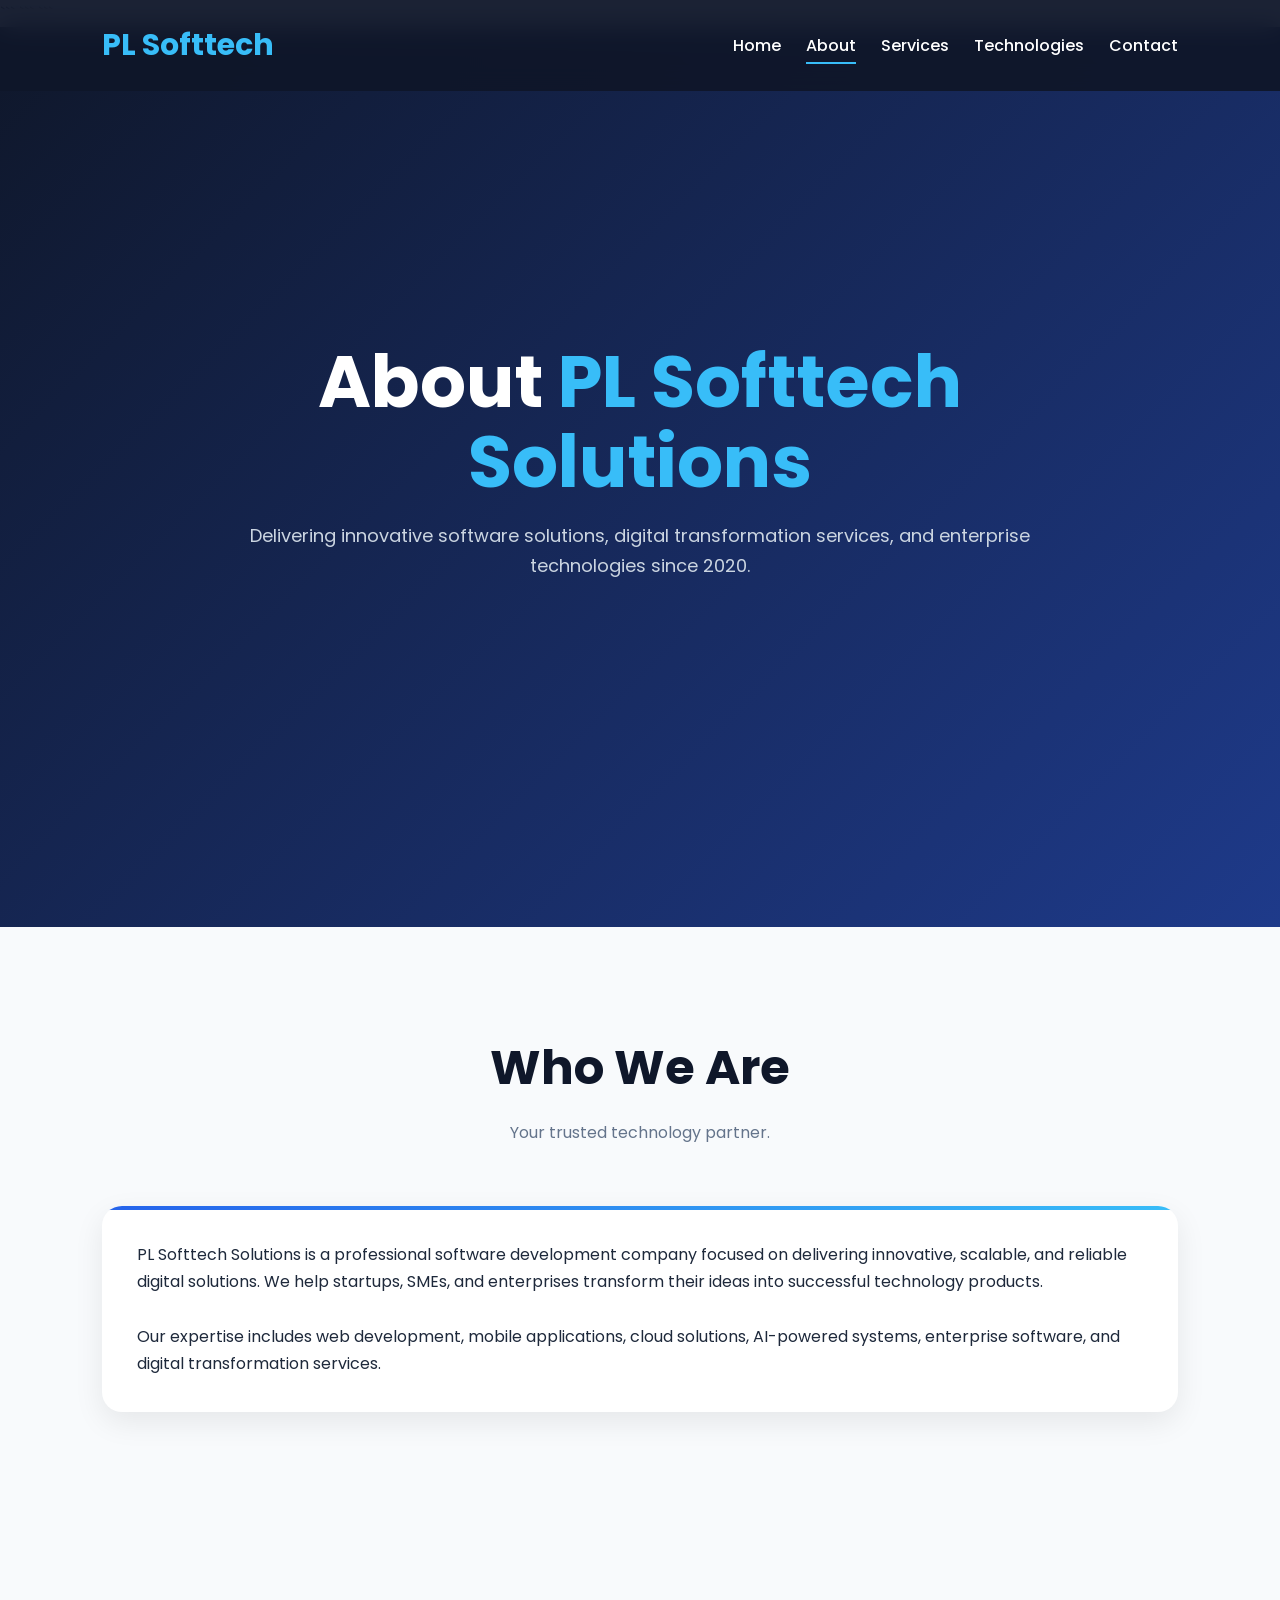
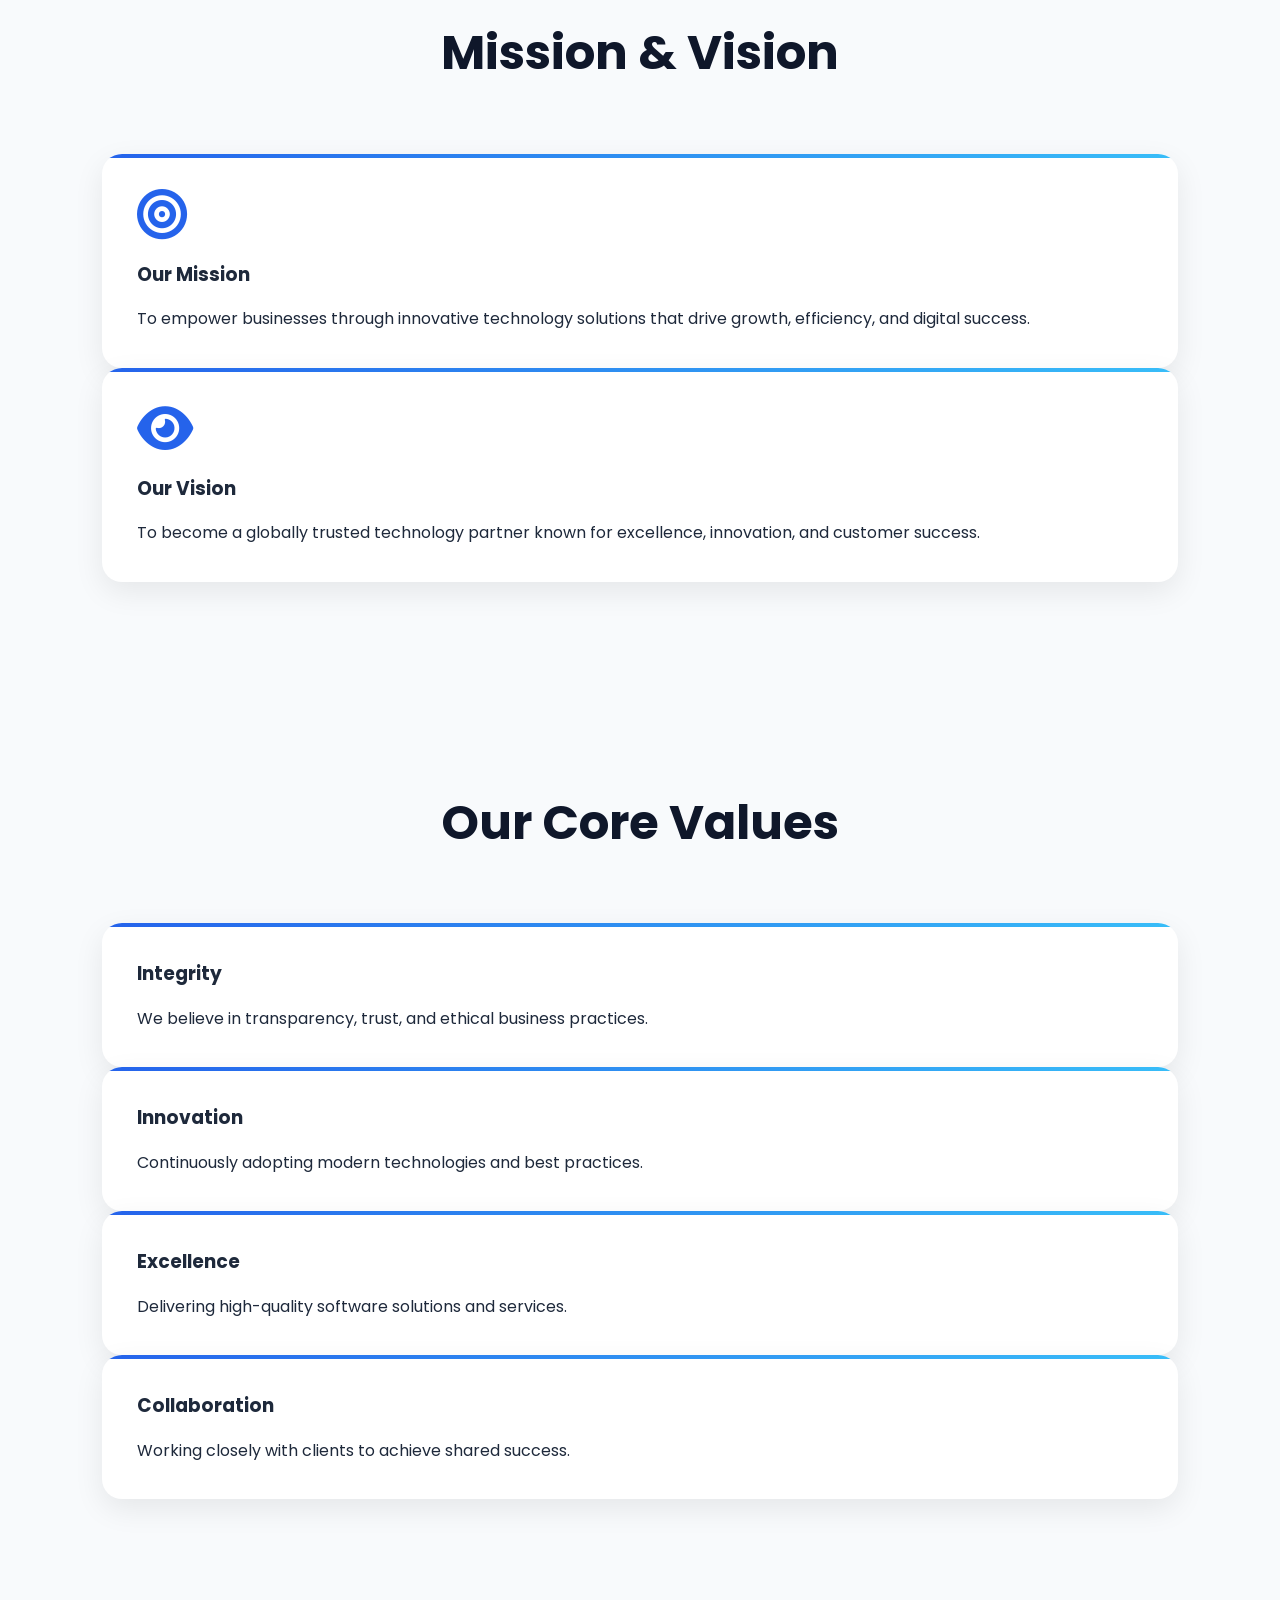
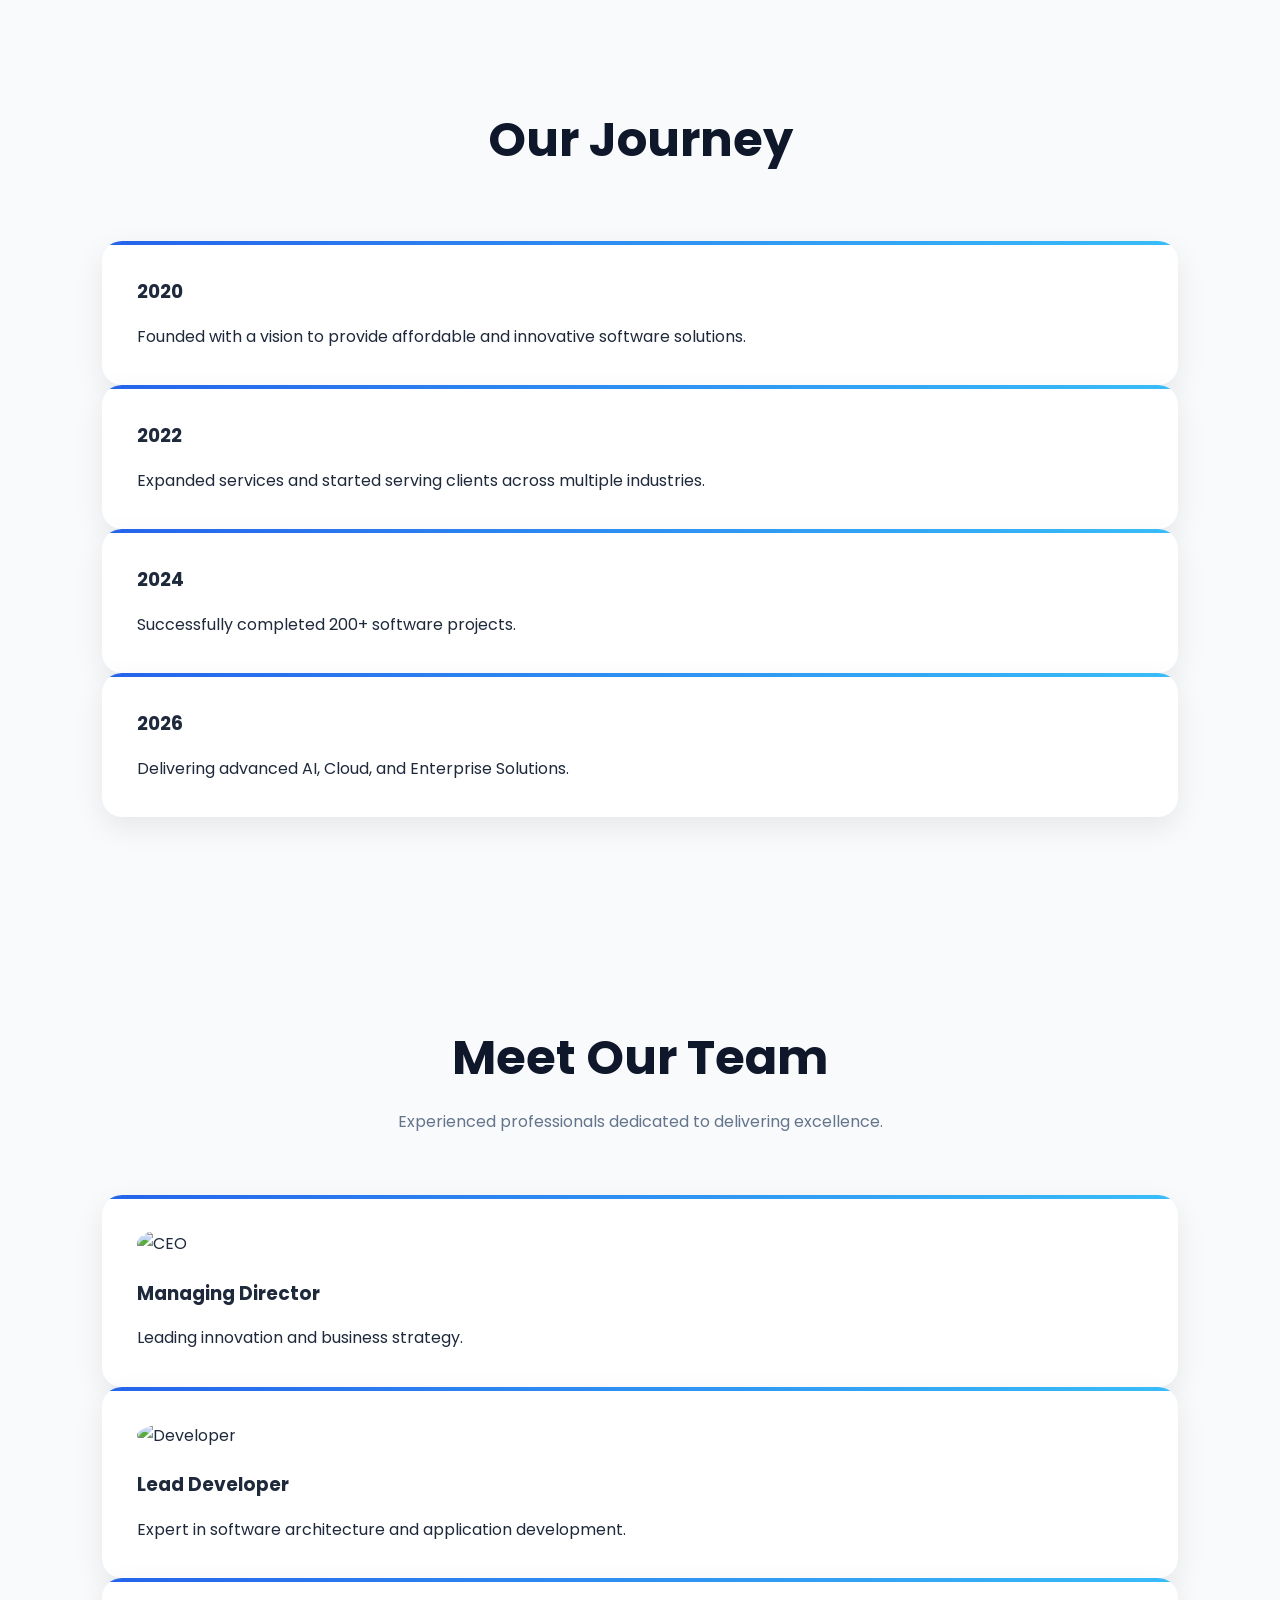
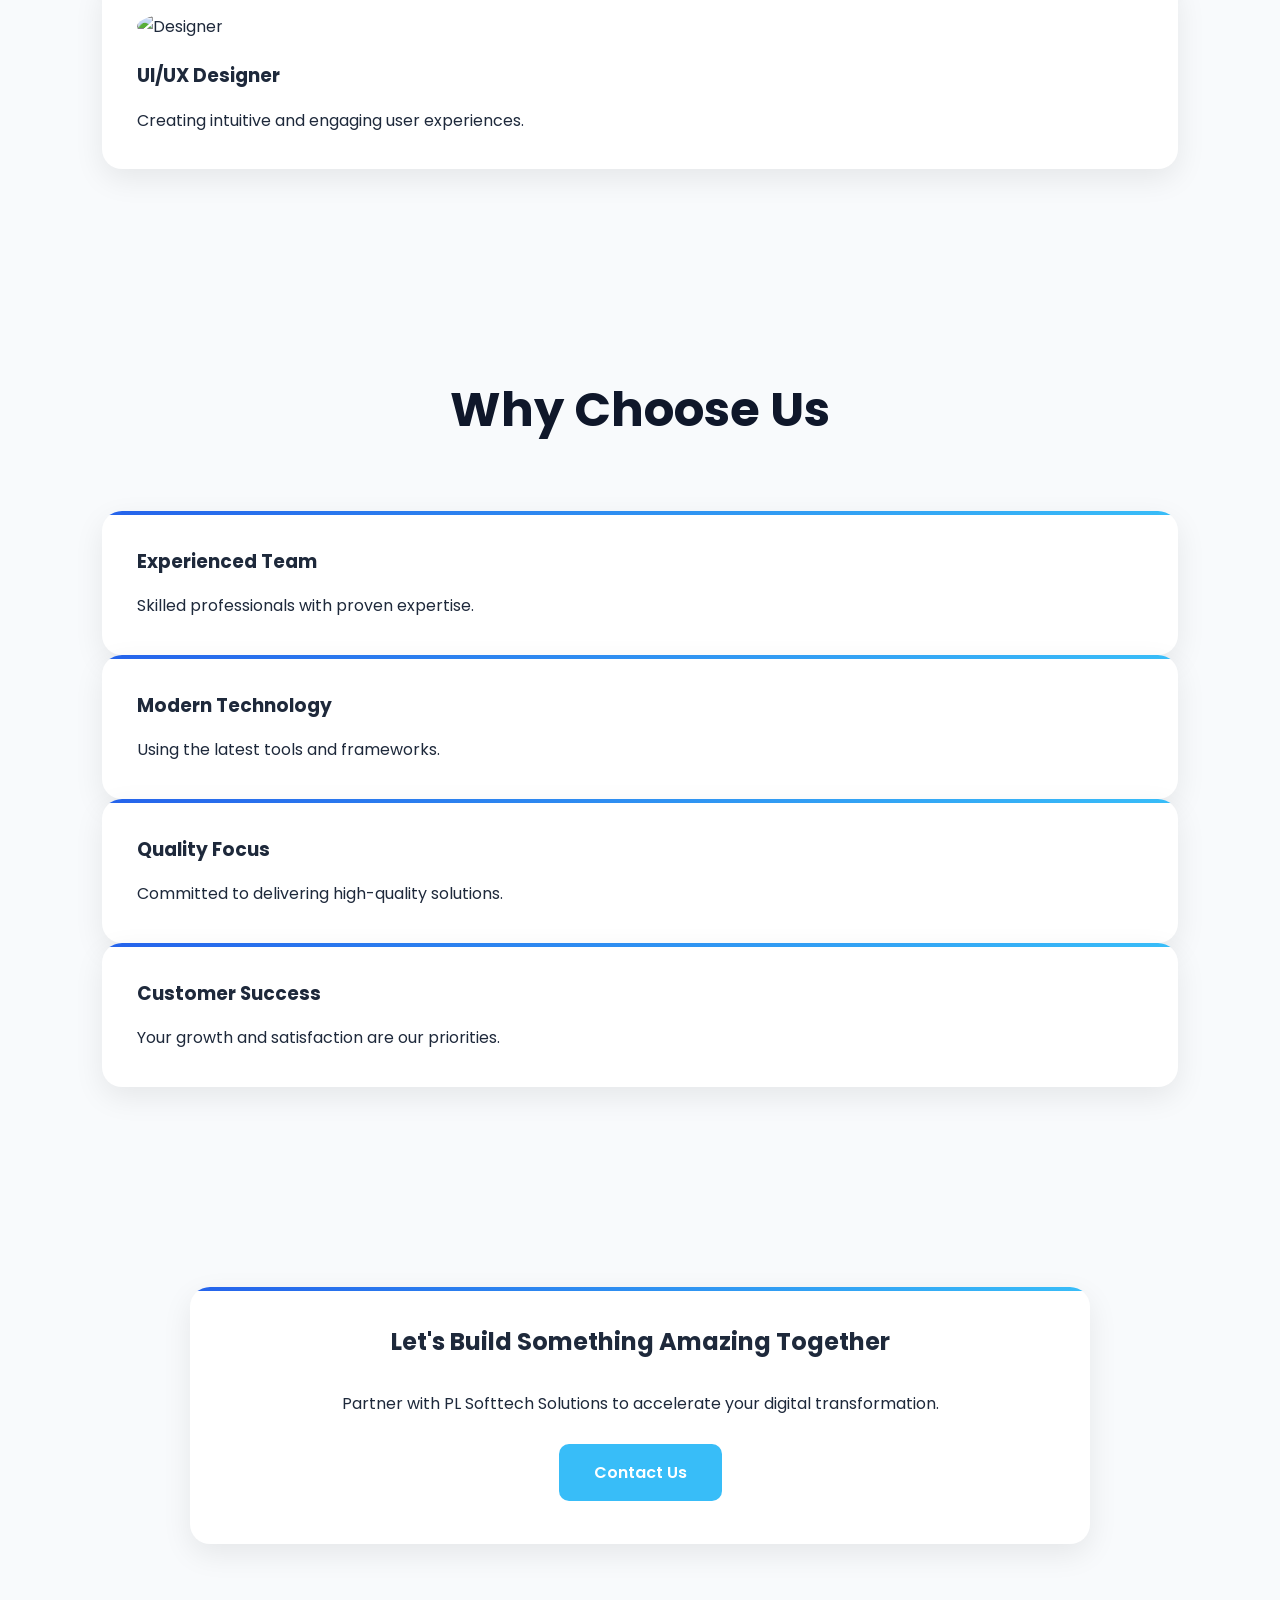
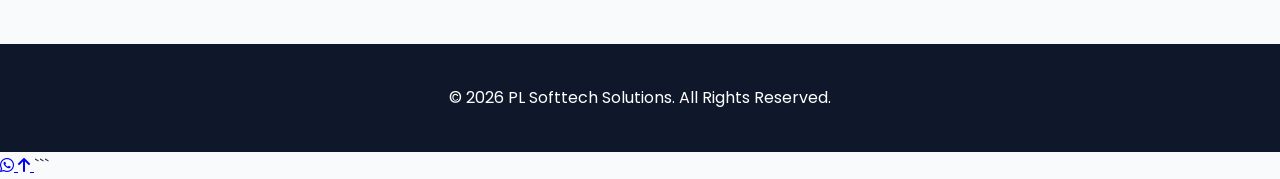
==== about.html @ cbfbc46e "Updated company website pages and UI improvements - Updated Home page design - Enhanced About Us pag" ====
<!DOCTYPE html>

<html lang="en">

<head>
    <meta charset="UTF-8">
    <meta name="viewport" content="width=device-width, initial-scale=1.0">
    <title>About Us | PL Softtech Solutions</title>

```
<link rel="stylesheet" href="css/style.css">

<link href="https://cdnjs.cloudflare.com/ajax/libs/font-awesome/6.5.1/css/all.min.css"
    rel="stylesheet">
```

</head>

<body id="top">

```
<!-- HEADER -->

<header>

    <div class="logo">
        PL <span>Softtech</span>
    </div>

    <nav>
        <a href="index.html">Home</a>
        <a href="about.html" class="active">About</a>
        <a href="services.html">Services</a>
        <a href="technologies.html">Technologies</a>
        <a href="contact.html">Contact</a>
    </nav>

</header>

<!-- PAGE HERO -->

<section class="hero">

    <div class="hero-content">

        <h1>
            About
            <span>PL Softtech Solutions</span>
        </h1>

        <p>
            Delivering innovative software solutions,
            digital transformation services,
            and enterprise technologies since 2020.
        </p>

    </div>

</section>

<!-- COMPANY OVERVIEW -->

<section>

    <div class="section-title">

        <h2>Who We Are</h2>

        <p>
            Your trusted technology partner.
        </p>

    </div>

    <div class="card">

        <p>
            PL Softtech Solutions is a professional software
            development company focused on delivering
            innovative, scalable, and reliable digital solutions.
            We help startups, SMEs, and enterprises transform
            their ideas into successful technology products.
        </p>

        <br>

        <p>
            Our expertise includes web development,
            mobile applications, cloud solutions,
            AI-powered systems, enterprise software,
            and digital transformation services.
        </p>

    </div>

</section>

<!-- MISSION & VISION -->

<section>

    <div class="section-title">

        <h2>Mission & Vision</h2>

    </div>

    <div class="card-grid">

        <div class="card">

            <i class="fa-solid fa-bullseye fa-3x"></i>

            <h3>Our Mission</h3>

            <p>
                To empower businesses through innovative
                technology solutions that drive growth,
                efficiency, and digital success.
            </p>

        </div>

        <div class="card">

            <i class="fa-solid fa-eye fa-3x"></i>

            <h3>Our Vision</h3>

            <p>
                To become a globally trusted technology
                partner known for excellence,
                innovation, and customer success.
            </p>

        </div>

    </div>

</section>

<!-- CORE VALUES -->

<section>

    <div class="section-title">

        <h2>Our Core Values</h2>

    </div>

    <div class="card-grid">

        <div class="card">

            <h3>Integrity</h3>

            <p>
                We believe in transparency,
                trust, and ethical business practices.
            </p>

        </div>

        <div class="card">

            <h3>Innovation</h3>

            <p>
                Continuously adopting modern
                technologies and best practices.
            </p>

        </div>

        <div class="card">

            <h3>Excellence</h3>

            <p>
                Delivering high-quality
                software solutions and services.
            </p>

        </div>

        <div class="card">

            <h3>Collaboration</h3>

            <p>
                Working closely with clients
                to achieve shared success.
            </p>

        </div>

    </div>

</section>

<!-- COMPANY TIMELINE -->

<section>

    <div class="section-title">

        <h2>Our Journey</h2>

    </div>

    <div class="card-grid">

        <div class="card">

            <h3>2020</h3>

            <p>
                Founded with a vision to provide
                affordable and innovative software solutions.
            </p>

        </div>

        <div class="card">

            <h3>2022</h3>

            <p>
                Expanded services and started
                serving clients across multiple industries.
            </p>

        </div>

        <div class="card">

            <h3>2024</h3>

            <p>
                Successfully completed
                200+ software projects.
            </p>

        </div>

        <div class="card">

            <h3>2026</h3>

            <p>
                Delivering advanced AI,
                Cloud, and Enterprise Solutions.
            </p>

        </div>

    </div>

</section>

<!-- TEAM -->

<section>

    <div class="section-title">

        <h2>Meet Our Team</h2>

        <p>
            Experienced professionals dedicated
            to delivering excellence.
        </p>

    </div>

    <div class="card-grid">

        <div class="card">

            <img src="images/team1.jpg"
                alt="CEO"
                style="width:120px;border-radius:50%;margin-bottom:20px;">

            <h3>Managing Director</h3>

            <p>
                Leading innovation and business strategy.
            </p>

        </div>

        <div class="card">

            <img src="images/team2.jpg"
                alt="Developer"
                style="width:120px;border-radius:50%;margin-bottom:20px;">

            <h3>Lead Developer</h3>

            <p>
                Expert in software architecture
                and application development.
            </p>

        </div>

        <div class="card">

            <img src="images/team3.jpg"
                alt="Designer"
                style="width:120px;border-radius:50%;margin-bottom:20px;">

            <h3>UI/UX Designer</h3>

            <p>
                Creating intuitive and engaging
                user experiences.
            </p>

        </div>

    </div>

</section>

<!-- WHY CHOOSE US -->

<section>

    <div class="section-title">

        <h2>Why Choose Us</h2>

    </div>

    <div class="card-grid">

        <div class="card">
            <h3>Experienced Team</h3>
            <p>Skilled professionals with proven expertise.</p>
        </div>

        <div class="card">
            <h3>Modern Technology</h3>
            <p>Using the latest tools and frameworks.</p>
        </div>

        <div class="card">
            <h3>Quality Focus</h3>
            <p>Committed to delivering high-quality solutions.</p>
        </div>

        <div class="card">
            <h3>Customer Success</h3>
            <p>Your growth and satisfaction are our priorities.</p>
        </div>

    </div>

</section>

<!-- CTA -->

<section>

    <div class="card"
        style="text-align:center;max-width:900px;margin:auto;">

        <h2>Let's Build Something Amazing Together</h2>

        <br>

        <p>
            Partner with PL Softtech Solutions
            to accelerate your digital transformation.
        </p>

        <br>

        <a href="contact.html"
            class="btn btn-primary">

            Contact Us

        </a>

    </div>

</section>

<!-- FOOTER -->

<footer>

    <p>
        © 2026 PL Softtech Solutions.
        All Rights Reserved.
    </p>

</footer>

<!-- WHATSAPP -->

<a href="https://wa.me/919626389927"
    class="whatsapp-float"
    target="_blank">

    <i class="fab fa-whatsapp"></i>

</a>

<!-- BACK TO TOP -->

<a href="#top" class="back-to-top">

    <i class="fas fa-arrow-up"></i>

</a>

<script src="/js/animation.js"></script>
```

</body>

</html>
---- css/style.css ----
@import url('https://fonts.googleapis.com/css2?family=Poppins:wght@300;400;500;600;700;800&display=swap');

:root{
    --primary:#2563eb;
    --secondary:#38bdf8;
    --dark:#0f172a;
    --dark-light:#1e293b;
    --white:#ffffff;
    --light:#f8fafc;
    --gray:#64748b;
    --shadow:0 10px 30px rgba(0,0,0,.08);
}

*{
    margin:0;
    padding:0;
    box-sizing:border-box;
    font-family:'Poppins',sans-serif;
    scroll-behavior:smooth;
}

body{
    background:var(--light);
    color:#1e293b;
    overflow-x:hidden;
    line-height:1.7;
}

/* HEADER */

header{
    position:fixed;
    top:0;
    left:0;
    width:100%;
    padding:20px 8%;
    display:flex;
    justify-content:space-between;
    align-items:center;
    background:rgba(15,23,42,.95);
    backdrop-filter:blur(12px);
    z-index:1000;
    transition:.4s;
}

header.scrolled{
    box-shadow:0 10px 25px rgba(0,0,0,.15);
}

.logo{
    font-size:30px;
    font-weight:700;
    color:var(--secondary);
}

nav{
    display:flex;
    gap:25px;
}

nav a{
    text-decoration:none;
    color:white;
    font-weight:500;
    position:relative;
}

nav a::after{
    content:'';
    position:absolute;
    width:0;
    height:2px;
    background:var(--secondary);
    bottom:-5px;
    left:0;
    transition:.4s;
}

nav a:hover::after,
nav a.active::after{
    width:100%;
}

/* HERO */

.hero{
    min-height:100vh;
    display:flex;
    align-items:center;
    justify-content:center;
    text-align:center;
    padding:120px 8%;
    background:linear-gradient(135deg,#0f172a,#1e3a8a);
    color:white;
}

.hero-content{
    max-width:900px;
}

.hero h1{
    font-size:72px;
    line-height:1.1;
    margin-bottom:20px;
}

.hero h1 span{
    color:var(--secondary);
}

.hero p{
    color:#cbd5e1;
    margin-bottom:30px;
    font-size:18px;
}

/* BUTTON */

.btn{
    display:inline-block;
    padding:15px 35px;
    background:var(--secondary);
    color:white;
    text-decoration:none;
    border-radius:10px;
    transition:.4s;
    font-weight:600;
}

.btn:hover{
    transform:translateY(-5px);
    box-shadow:0 15px 30px rgba(56,189,248,.3);
}

/* SECTIONS */

section{
    padding:100px 8%;
}

.section-title{
    text-align:center;
    margin-bottom:60px;
}

.section-title h2{
    font-size:48px;
    margin-bottom:10px;
    color:var(--dark);
}

.section-title p{
    color:var(--gray);
}

/* GRID */

.grid{
    display:grid;
    grid-template-columns:repeat(auto-fit,minmax(280px,1fr));
    gap:30px;
}

/* CARDS */

.card{
    background:white;
    padding:35px;
    border-radius:20px;
    box-shadow:var(--shadow);
    transition:.4s;
    position:relative;
    overflow:hidden;
}

.card::before{
    content:'';
    position:absolute;
    top:0;
    left:0;
    width:100%;
    height:4px;
    background:linear-gradient(90deg,var(--primary),var(--secondary));
}

.card:hover{
    transform:translateY(-10px);
    box-shadow:0 20px 40px rgba(37,99,235,.12);
}

.card i{
    font-size:50px;
    color:var(--primary);
    margin-bottom:20px;
}

.card h3{
    margin-bottom:15px;
}

/* WHY US */

.why-us{
    background:white;
}

/* TECHNOLOGIES */

.tech-grid{
    display:flex;
    flex-wrap:wrap;
    justify-content:center;
    gap:15px;
}

.tech-item{
    padding:15px 25px;
    background:white;
    border-radius:10px;
    box-shadow:var(--shadow);
    transition:.4s;
}

.tech-item:hover{
    background:var(--primary);
    color:white;
    transform:translateY(-5px);
}

/* CONTACT */

.contact-box{
    background:white;
    padding:40px;
    border-radius:20px;
    box-shadow:var(--shadow);
}

.contact-box p{
    margin-bottom:15px;
}

.contact-box a{
    text-decoration:none;
    color:var(--dark);
}

/* FOOTER */

footer{
    background:var(--dark);
    color:white;
    text-align:center;
    padding:40px 8%;
}

.footer-socials{
    margin-top:20px;
}

.footer-socials a{
    color:white;
    margin:0 10px;
    font-size:22px;
    transition:.4s;
}

.footer-socials a:hover{
    color:var(--secondary);
}

/* REVEAL ANIMATION */

.reveal{
    opacity:0;
    transform:translateY(80px);
    transition:1s;
}

.reveal.active{
    opacity:1;
    transform:translateY(0);
}

/* MOBILE */

@media(max-width:900px){

    header{
        flex-direction:column;
        gap:15px;
    }

    nav{
        flex-wrap:wrap;
        justify-content:center;
    }

    .hero h1{
        font-size:42px;
    }

    .section-title h2{
        font-size:34px;
    }
}

/* PAGE LOAD */

body{
    opacity:1;
}

/* FLOATING CARDS */

@keyframes floatAnimation{

    0%{
        transform:translateY(0px);
    }

    50%{
        transform:translateY(-8px);
    }

    100%{
        transform:translateY(0px);
    }

}

/* RIPPLE BUTTON */

.btn{
    position:relative;
    overflow:hidden;
}

.ripple{

    position:absolute;

    width:20px;
    height:20px;

    background:
    rgba(255,255,255,.6);

    border-radius:50%;

    transform:
    translate(-50%,-50%);

    animation:
    rippleEffect .6s linear;

}

@keyframes rippleEffect{

    from{
        width:0;
        height:0;
        opacity:1;
    }

    to{
        width:300px;
        height:300px;
        opacity:0;
    }

}
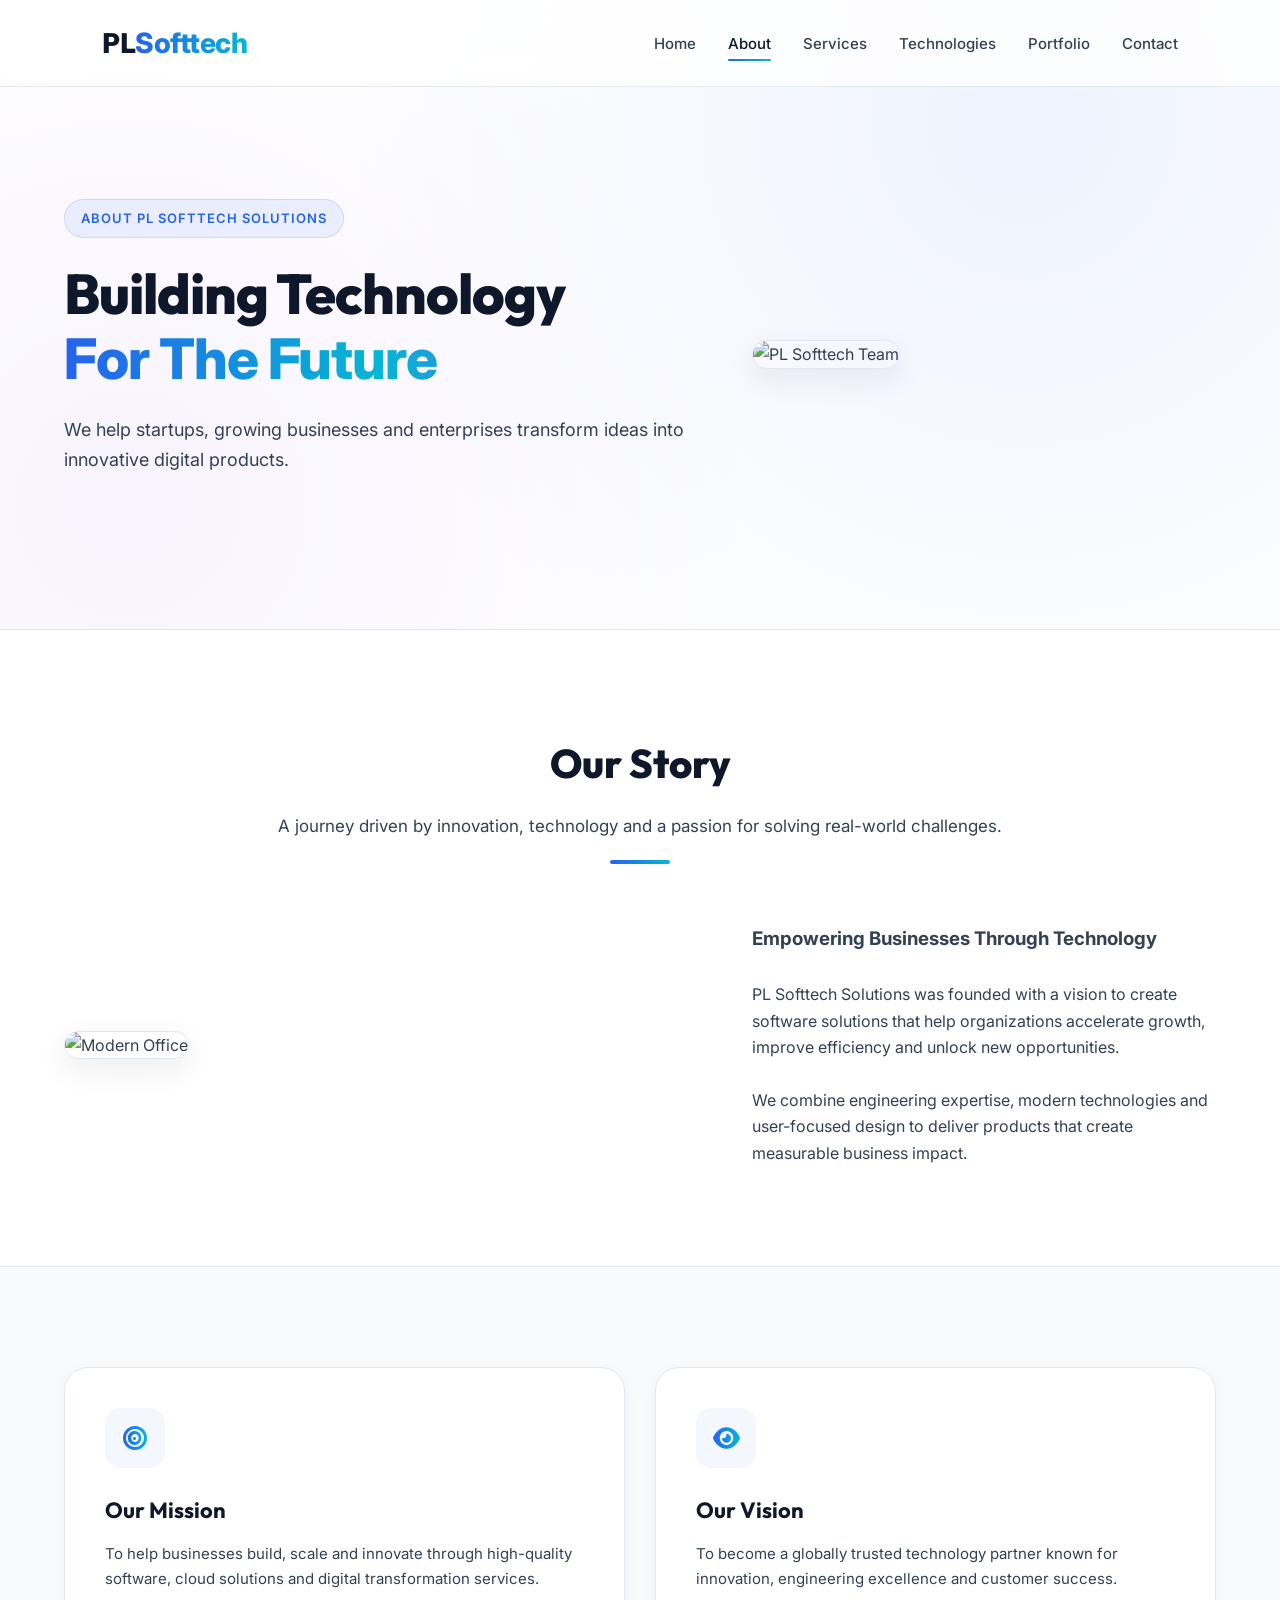
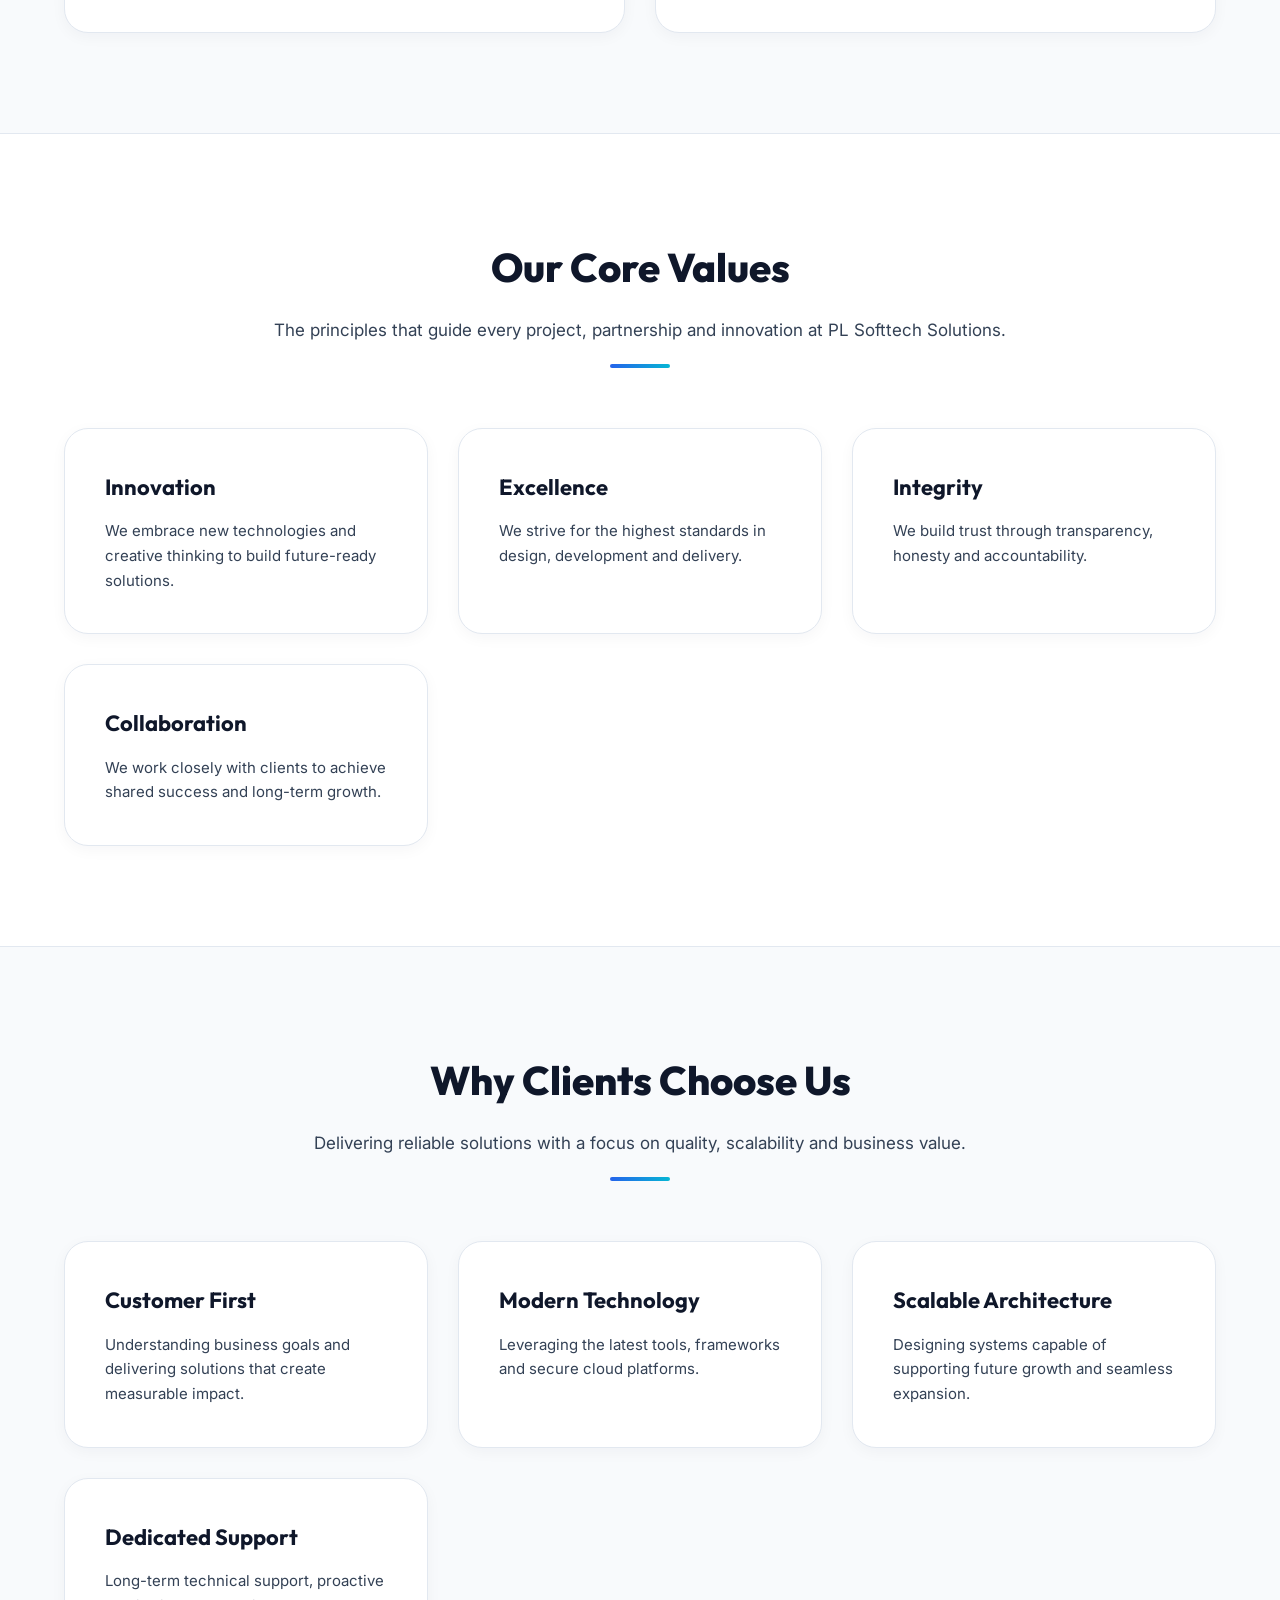
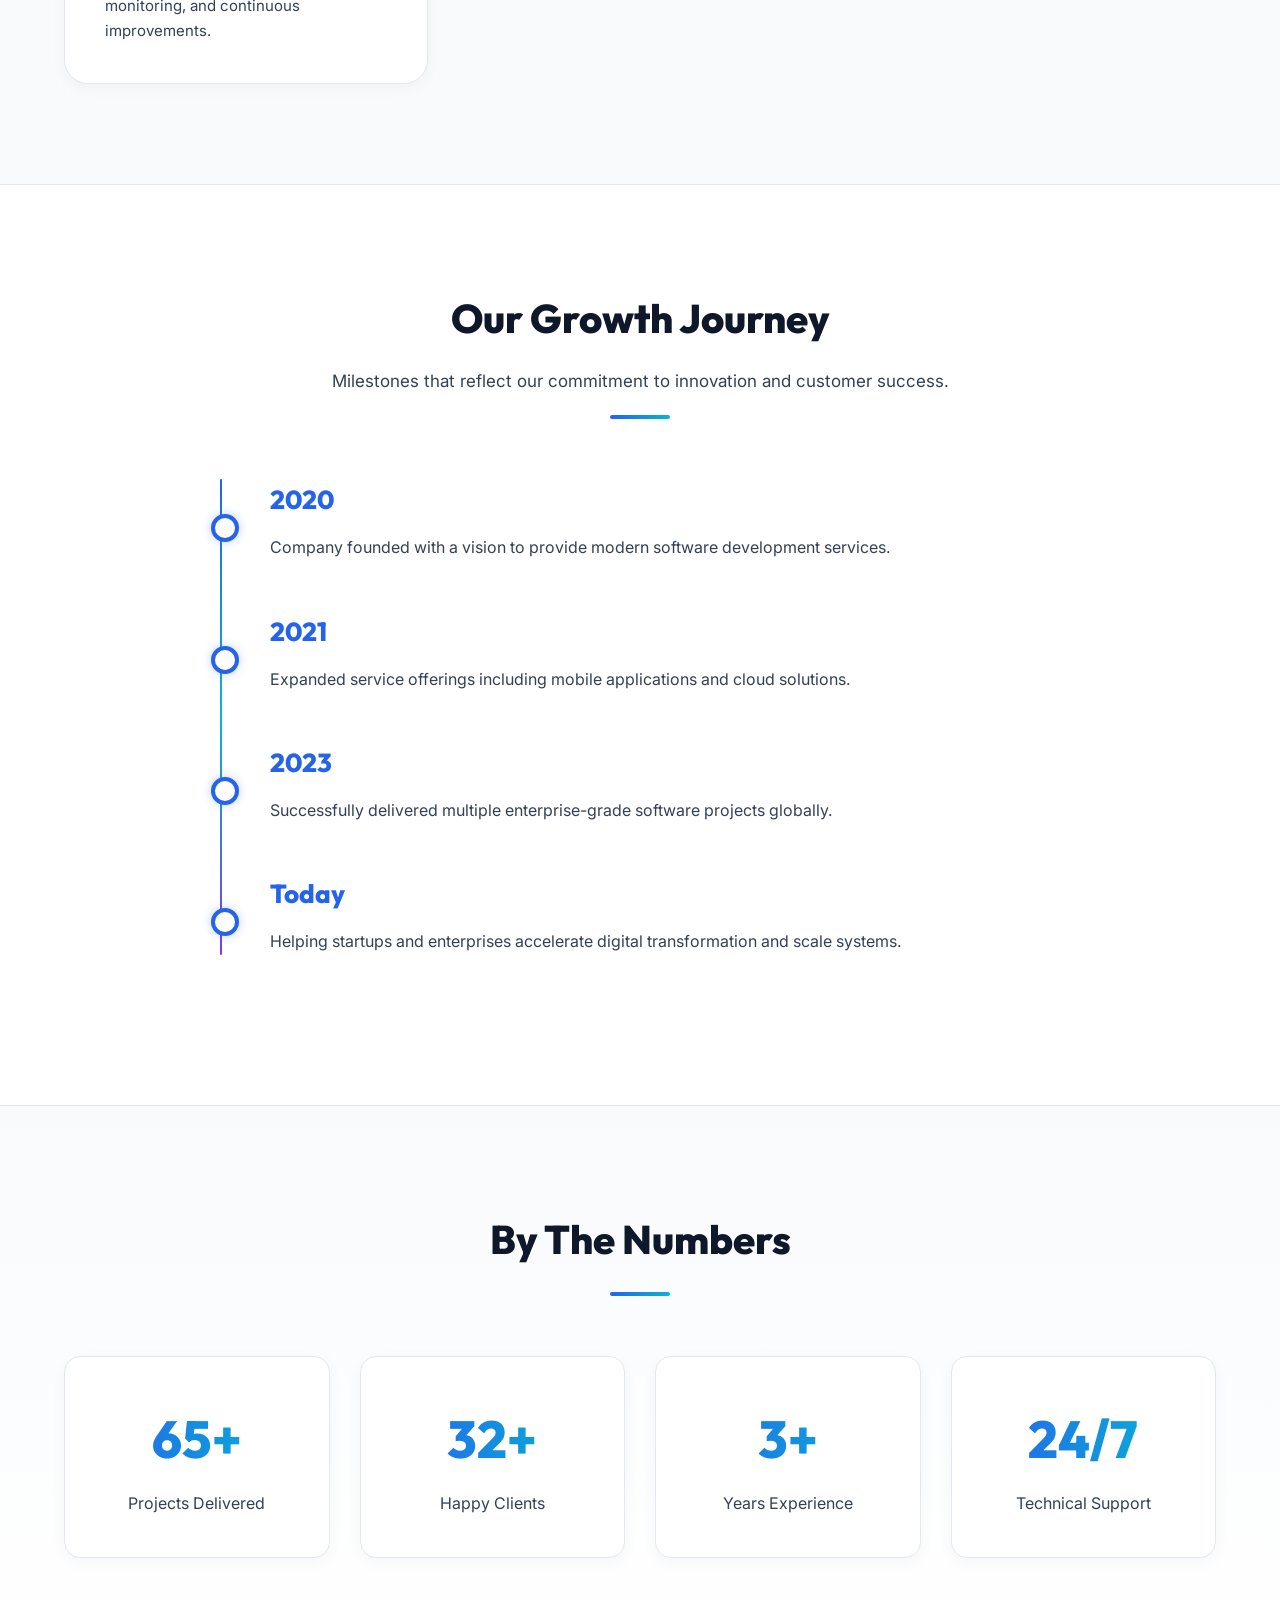
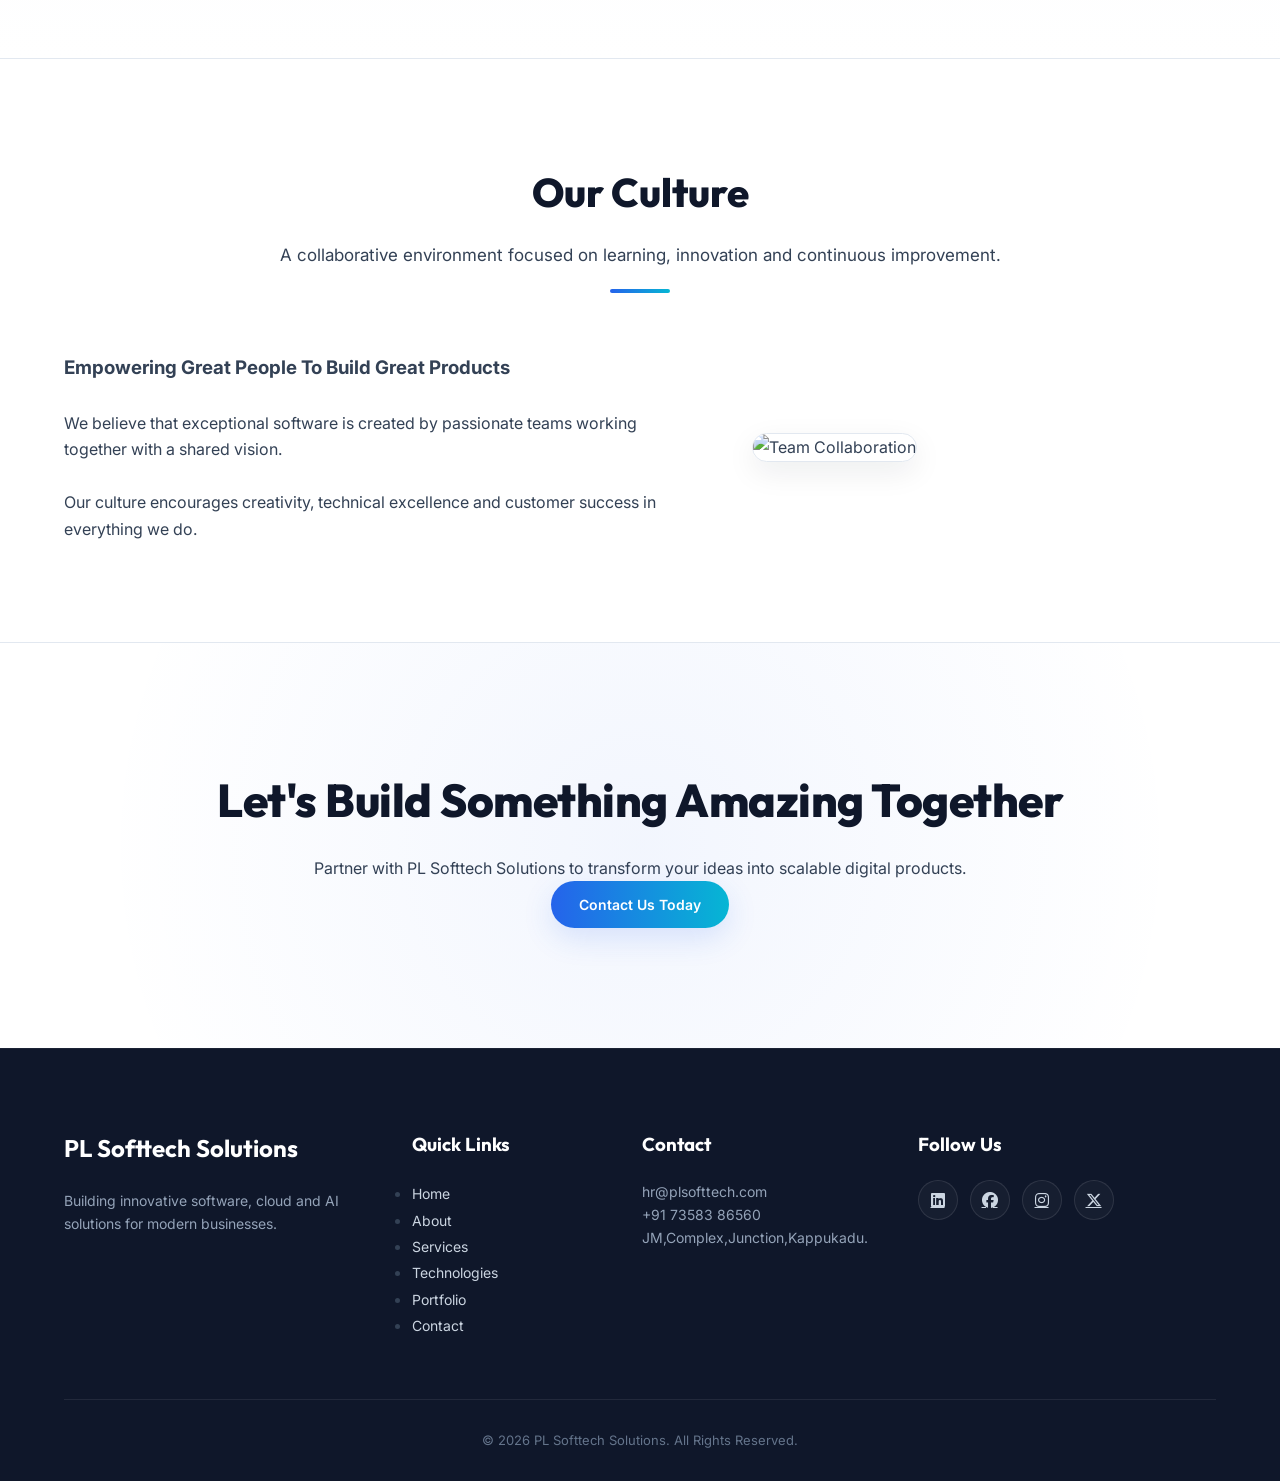
==== commit f6e89b6c: "latest" ====
--- a/about.html
+++ b/about.html
@@ -1,426 +1,363 @@
 <!DOCTYPE html>
-
 <html lang="en">
-
 <head>
     <meta charset="UTF-8">
     <meta name="viewport" content="width=device-width, initial-scale=1.0">
     <title>About Us | PL Softtech Solutions</title>
+    <meta name="description" content="Learn about PL Softtech Solutions, our mission, vision, values and commitment to building world-class software solutions.">
+    <link rel="stylesheet" href="css/style.css">
+    <link rel="stylesheet" href="https://cdnjs.cloudflare.com/ajax/libs/font-awesome/6.5.1/css/all.min.css">
+</head>
+<body>
+<!-- =====================================
+     HEADER
+===================================== -->
+<header>
+    <div class="container navbar">
+        <a href="index.html" class="logo">
+            PL<span>Softtech</span>
+        </a>
+        <nav>
+            <ul class="nav-links">
+                <li><a href="index.html">Home</a></li>
+                <li><a href="about.html" class="active">About</a></li>
+                <li><a href="services.html">Services</a></li>
+                <li><a href="technologies.html" class="active">Technologies</a></li>
+                <li><a href="portfolio.html">Portfolio</a></li>
+                <li><a href="contact.html">Contact</a></li>
+            </ul>
+        </nav>
+        <!-- <a href="contact.html" class="btn">
+            Get Started
+        </a> -->
+    </div>
+         <div class="menu-toggle">
+            <i class="fas fa-bars"></i>
+        </div>
+</header>
+<!-- =====================================
+     PAGE HERO
+===================================== -->
+<section class="hero" style="min-height:70vh;">
+    <div class="container">
+        <div class="hero-grid">
+            <div class="hero-content reveal-left">
+                <span class="hero-badge">
+                    About PL Softtech Solutions
+                </span>
+                <h1>
+                    Building Technology
+                    <span>For The Future</span>
+                </h1>
+                <p>
+                    We help startups, growing businesses and enterprises transform ideas into innovative digital products.
+                </p>
+            </div>
+            <div class="reveal-right">
+                <img class="hero-image" src="https://images.unsplash.com/photo-1522071820081-009f0129c71c?auto=format&fit=crop&w=1400&q=80" alt="PL Softtech Team">
+            </div>
+        </div>
+    </div>
+</section>
+<!-- =====================================
+     COMPANY STORY
+===================================== -->
+<section>
+    <div class="container">
+        <div class="section-title reveal">
+            <h2>Our Story</h2>
+            <p>
+                A journey driven by innovation, technology and a passion for solving real-world challenges.
+            </p>
+            <div class="section-divider"></div>
+        </div>
+        <div class="hero-grid">
+            <div class="reveal-left">
+                <img class="hero-image" src="https://images.unsplash.com/photo-1497366754035-f200968a6e72?auto=format&fit=crop&w=1400&q=80" alt="Modern Office">
+            </div>
+            <div class="reveal-right">
+                <h3>Empowering Businesses Through Technology</h3>
+                <br>
+                <p>
+                    PL Softtech Solutions was founded with a vision to create software solutions that help organizations accelerate growth, improve efficiency and unlock new opportunities.
+                </p>
+                <br>
+                <p>
+                    We combine engineering expertise, modern technologies and user-focused design to deliver products that create measurable business impact.
+                </p>
+            </div>
+        </div>
+    </div>
+</section>
+<!-- =====================================
+     MISSION & VISION
+===================================== -->
+<section class="light-section">
+    <div class="container">
+        <div class="card-grid">
+            <div class="card reveal">
+                <div class="service-icon">
+                    <i class="fa-solid fa-bullseye"></i>
+                </div>
+                <h3>Our Mission</h3>
+                <p>
+                    To help businesses build, scale and innovate through high-quality software, cloud solutions and digital transformation services.
+                </p>
+            </div>
+            <div class="card reveal">
+                <div class="service-icon">
+                    <i class="fa-solid fa-eye"></i>
+                </div>
+                <h3>Our Vision</h3>
+                <p>
+                    To become a globally trusted technology partner known for innovation, engineering excellence and customer success.
+                </p>
+            </div>
+        </div>
+    </div>
+</section>
+<!-- =====================================
+     CORE VALUES
+===================================== -->
+<section>
+    <div class="container">
+        <div class="section-title reveal">
+            <h2>Our Core Values</h2>
+            <p>
+                The principles that guide every project, partnership and innovation at PL Softtech Solutions.
+            </p>
+            <div class="section-divider"></div>
+        </div>
+        <div class="card-grid">
+            <div class="card reveal">
+                <h3>Innovation</h3>
+                <p>
+                    We embrace new technologies and creative thinking to build future-ready solutions.
+                </p>
+            </div>
+            <div class="card reveal">
+                <h3>Excellence</h3>
+                <p>
+                    We strive for the highest standards in design, development and delivery.
+                </p>
+            </div>
+            <div class="card reveal">
+                <h3>Integrity</h3>
+                <p>
+                    We build trust through transparency, honesty and accountability.
+                </p>
+            </div>
+            <div class="card reveal">
+                <h3>Collaboration</h3>
+                <p>
+                    We work closely with clients to achieve shared success and long-term growth.
+                </p>
+            </div>
+        </div>
+    </div>
+</section>
+<!-- =====================================
+     WHY CLIENTS CHOOSE US
+===================================== -->
+<section class="light-section">
+    <div class="container">
+        <div class="section-title reveal">
+            <h2>Why Clients Choose Us</h2>
+            <p>
+                Delivering reliable solutions with a focus on quality, scalability and business value.
+            </p>
+            <div class="section-divider"></div>
+        </div>
+        <div class="card-grid">
+            <div class="card reveal">
+                <h3>Customer First</h3>
+                <p>
+                    Understanding business goals and delivering solutions that create measurable impact.
+                </p>
+            </div>
+            <div class="card reveal">
+                <h3>Modern Technology</h3>
+                <p>
+                    Leveraging the latest tools, frameworks and secure cloud platforms.
+                </p>
+            </div>
+            <div class="card reveal">
+                <h3>Scalable Architecture</h3>
+                <p>
+                    Designing systems capable of supporting future growth and seamless expansion.
+                </p>
+            </div>
+            <div class="card reveal">
+                <h3>Dedicated Support</h3>
+                <p>
+                    Long-term technical support, proactive monitoring, and continuous improvements.
+                </p>
+            </div>
+        </div>
+    </div>
+</section>
+<!-- =====================================
+     COMPANY TIMELINE
+===================================== -->
+<section>
+    <div class="container">
+        <div class="section-title reveal">
+            <h2>Our Growth Journey</h2>
+            <p>
+                Milestones that reflect our commitment to innovation and customer success.
+            </p>
+            <div class="section-divider"></div>
+        </div>
+        <div class="timeline">
+            <div class="timeline-item reveal">
+                <h3>2020</h3>
+                <p>
+                    Company founded with a vision to provide modern software development services.
+                </p>
+            </div>
+            <div class="timeline-item reveal">
+                <h3>2021</h3>
+                <p>
+                    Expanded service offerings including mobile applications and cloud solutions.
+                </p>
+            </div>
+            <div class="timeline-item reveal">
+                <h3>2023</h3>
+                <p>
+                    Successfully delivered multiple enterprise-grade software projects globally.
+                </p>
+            </div>
+            <div class="timeline-item reveal">
+                <h3>Today</h3>
+                <p>
+                    Helping startups and enterprises accelerate digital transformation and scale systems.
+                </p>
+            </div>
+        </div>
+    </div>
+</section>
+<!-- =====================================
+     COMPANY STATISTICS
+===================================== -->
+<section class="stats">
+    <div class="container">
+        <div class="section-title reveal">
+            <h2>By The Numbers</h2>
+            <div class="section-divider"></div>
+        </div>
+        <div class="stats-grid">
+            <div class="stat-card reveal">
+                <h2 class="counter">100+</h2>
+                <p>Projects Delivered</p>
+            </div>
+            <div class="stat-card reveal">
+                <h2 class="counter">50+</h2>
+                <p>Happy Clients</p>
+            </div>
+            <div class="stat-card reveal">
+                <h2 class="counter">5+</h2>
+                <p>Years Experience</p>
+            </div>
+            <div class="stat-card reveal">
+                <h2>24/7</h2>
+                <p>Technical Support</p>
+            </div>
+        </div>
+    </div>
+</section>
+<!-- =====================================
+     TEAM CULTURE
+===================================== -->
+<section>
+    <div class="container">
+        <div class="section-title reveal">
+            <h2>Our Culture</h2>
+            <p>
+                A collaborative environment focused on learning, innovation and continuous improvement.
+            </p>
+            <div class="section-divider"></div>
+        </div>
+        <div class="hero-grid">
+            <div class="reveal-left">
+                <h3>Empowering Great People To Build Great Products</h3>
+                <br>
+                <p>
+                    We believe that exceptional software is created by passionate teams working together with a shared vision.
+                </p>
+                <br>
+                <p>
+                    Our culture encourages creativity, technical excellence and customer success in everything we do.
+                </p>
+            </div>
+            <div class="reveal-right">
+                <img class="hero-image" src="https://images.unsplash.com/photo-1522202176988-66273c2fd55f?auto=format&fit=crop&w=1400&q=80" alt="Team Collaboration">
+            </div>
+        </div>
+    </div>
+</section>
+<!-- =====================================
+     CTA SECTION
+===================================== -->
+<section class="cta-section">
+    <div class="container">
+        <div class="cta-content reveal">
+            <h2>Let's Build Something Amazing Together</h2>
+            <p>
+                Partner with PL Softtech Solutions to transform your ideas into scalable digital products.
+            </p>
+            <a href="contact.html" class="btn cta-btn">
+                Contact Us Today
+            </a>
+        </div>
+    </div>
+</section>
+<!-- =====================================
+     FOOTER
+===================================== -->
+<footer>
+    <div class="container footer-container">
+        <div>
+            <h2>PL Softtech Solutions</h2>
+            <p>
+                Building innovative software, cloud and AI solutions for modern businesses.
+            </p>
+        </div>
+        <div>
+            <h3>Quick Links</h3>
+            <ul>
+                <li><a href="index.html">Home</a></li>
+                <li><a href="about.html">About</a></li>
+                <li><a href="services.html">Services</a></li>
+                <li><a href="technologies.html">Technologies</a></li>
+                <li><a href="portfolio.html">Portfolio</a></li>
+                <li><a href="contact.html">Contact</a></li>
+            </ul>
+        </div>
+        <div>
+            <h3>Contact</h3>
+            <p>hr@plsofttech.com</p>
+            <p>+91 73583 86560</p>
+            <p>JM,Complex,Junction,Kappukadu.</p>
+        </div>
+        <div>
+            <h3>Follow Us</h3>
+            <div class="social-links">
+                <a href="#"><i class="fab fa-linkedin"></i></a>
+                <a href="#"><i class="fab fa-facebook"></i></a>
+                <a href="#"><i class="fab fa-instagram"></i></a>
+                <a href="#"><i class="fab fa-x-twitter"></i></a>
+            </div>
+        </div>
+    </div>
+    <div class="container">
+        <div class="footer-bottom">
+            <p>
+                © 2026 PL Softtech Solutions. All Rights Reserved.
+            </p>
+        </div>
+    </div>
+</footer>
+<script src="js/animation.js"></script>
+</body>
+</html>
 
-```
-<link rel="stylesheet" href="css/style.css">
-
-<link href="https://cdnjs.cloudflare.com/ajax/libs/font-awesome/6.5.1/css/all.min.css"
-    rel="stylesheet">
-```
-
-</head>
-
-<body id="top">
-
-```
-<!-- HEADER -->
-
-<header>
-
-    <div class="logo">
-        PL <span>Softtech</span>
-    </div>
-
-    <nav>
-        <a href="index.html">Home</a>
-        <a href="about.html" class="active">About</a>
-        <a href="services.html">Services</a>
-        <a href="technologies.html">Technologies</a>
-        <a href="contact.html">Contact</a>
-    </nav>
-
-</header>
-
-<!-- PAGE HERO -->
-
-<section class="hero">
-
-    <div class="hero-content">
-
-        <h1>
-            About
-            <span>PL Softtech Solutions</span>
-        </h1>
-
-        <p>
-            Delivering innovative software solutions,
-            digital transformation services,
-            and enterprise technologies since 2020.
-        </p>
-
-    </div>
-
-</section>
-
-<!-- COMPANY OVERVIEW -->
-
-<section>
-
-    <div class="section-title">
-
-        <h2>Who We Are</h2>
-
-        <p>
-            Your trusted technology partner.
-        </p>
-
-    </div>
-
-    <div class="card">
-
-        <p>
-            PL Softtech Solutions is a professional software
-            development company focused on delivering
-            innovative, scalable, and reliable digital solutions.
-            We help startups, SMEs, and enterprises transform
-            their ideas into successful technology products.
-        </p>
-
-        <br>
-
-        <p>
-            Our expertise includes web development,
-            mobile applications, cloud solutions,
-            AI-powered systems, enterprise software,
-            and digital transformation services.
-        </p>
-
-    </div>
-
-</section>
-
-<!-- MISSION & VISION -->
-
-<section>
-
-    <div class="section-title">
-
-        <h2>Mission & Vision</h2>
-
-    </div>
-
-    <div class="card-grid">
-
-        <div class="card">
-
-            <i class="fa-solid fa-bullseye fa-3x"></i>
-
-            <h3>Our Mission</h3>
-
-            <p>
-                To empower businesses through innovative
-                technology solutions that drive growth,
-                efficiency, and digital success.
-            </p>
-
-        </div>
-
-        <div class="card">
-
-            <i class="fa-solid fa-eye fa-3x"></i>
-
-            <h3>Our Vision</h3>
-
-            <p>
-                To become a globally trusted technology
-                partner known for excellence,
-                innovation, and customer success.
-            </p>
-
-        </div>
-
-    </div>
-
-</section>
-
-<!-- CORE VALUES -->
-
-<section>
-
-    <div class="section-title">
-
-        <h2>Our Core Values</h2>
-
-    </div>
-
-    <div class="card-grid">
-
-        <div class="card">
-
-            <h3>Integrity</h3>
-
-            <p>
-                We believe in transparency,
-                trust, and ethical business practices.
-            </p>
-
-        </div>
-
-        <div class="card">
-
-            <h3>Innovation</h3>
-
-            <p>
-                Continuously adopting modern
-                technologies and best practices.
-            </p>
-
-        </div>
-
-        <div class="card">
-
-            <h3>Excellence</h3>
-
-            <p>
-                Delivering high-quality
-                software solutions and services.
-            </p>
-
-        </div>
-
-        <div class="card">
-
-            <h3>Collaboration</h3>
-
-            <p>
-                Working closely with clients
-                to achieve shared success.
-            </p>
-
-        </div>
-
-    </div>
-
-</section>
-
-<!-- COMPANY TIMELINE -->
-
-<section>
-
-    <div class="section-title">
-
-        <h2>Our Journey</h2>
-
-    </div>
-
-    <div class="card-grid">
-
-        <div class="card">
-
-            <h3>2020</h3>
-
-            <p>
-                Founded with a vision to provide
-                affordable and innovative software solutions.
-            </p>
-
-        </div>
-
-        <div class="card">
-
-            <h3>2022</h3>
-
-            <p>
-                Expanded services and started
-                serving clients across multiple industries.
-            </p>
-
-        </div>
-
-        <div class="card">
-
-            <h3>2024</h3>
-
-            <p>
-                Successfully completed
-                200+ software projects.
-            </p>
-
-        </div>
-
-        <div class="card">
-
-            <h3>2026</h3>
-
-            <p>
-                Delivering advanced AI,
-                Cloud, and Enterprise Solutions.
-            </p>
-
-        </div>
-
-    </div>
-
-</section>
-
-<!-- TEAM -->
-
-<section>
-
-    <div class="section-title">
-
-        <h2>Meet Our Team</h2>
-
-        <p>
-            Experienced professionals dedicated
-            to delivering excellence.
-        </p>
-
-    </div>
-
-    <div class="card-grid">
-
-        <div class="card">
-
-            <img src="images/team1.jpg"
-                alt="CEO"
-                style="width:120px;border-radius:50%;margin-bottom:20px;">
-
-            <h3>Managing Director</h3>
-
-            <p>
-                Leading innovation and business strategy.
-            </p>
-
-        </div>
-
-        <div class="card">
-
-            <img src="images/team2.jpg"
-                alt="Developer"
-                style="width:120px;border-radius:50%;margin-bottom:20px;">
-
-            <h3>Lead Developer</h3>
-
-            <p>
-                Expert in software architecture
-                and application development.
-            </p>
-
-        </div>
-
-        <div class="card">
-
-            <img src="images/team3.jpg"
-                alt="Designer"
-                style="width:120px;border-radius:50%;margin-bottom:20px;">
-
-            <h3>UI/UX Designer</h3>
-
-            <p>
-                Creating intuitive and engaging
-                user experiences.
-            </p>
-
-        </div>
-
-    </div>
-
-</section>
-
-<!-- WHY CHOOSE US -->
-
-<section>
-
-    <div class="section-title">
-
-        <h2>Why Choose Us</h2>
-
-    </div>
-
-    <div class="card-grid">
-
-        <div class="card">
-            <h3>Experienced Team</h3>
-            <p>Skilled professionals with proven expertise.</p>
-        </div>
-
-        <div class="card">
-            <h3>Modern Technology</h3>
-            <p>Using the latest tools and frameworks.</p>
-        </div>
-
-        <div class="card">
-            <h3>Quality Focus</h3>
-            <p>Committed to delivering high-quality solutions.</p>
-        </div>
-
-        <div class="card">
-            <h3>Customer Success</h3>
-            <p>Your growth and satisfaction are our priorities.</p>
-        </div>
-
-    </div>
-
-</section>
-
-<!-- CTA -->
-
-<section>
-
-    <div class="card"
-        style="text-align:center;max-width:900px;margin:auto;">
-
-        <h2>Let's Build Something Amazing Together</h2>
-
-        <br>
-
-        <p>
-            Partner with PL Softtech Solutions
-            to accelerate your digital transformation.
-        </p>
-
-        <br>
-
-        <a href="contact.html"
-            class="btn btn-primary">
-
-            Contact Us
-
-        </a>
-
-    </div>
-
-</section>
-
-<!-- FOOTER -->
-
-<footer>
-
-    <p>
-        © 2026 PL Softtech Solutions.
-        All Rights Reserved.
-    </p>
-
-</footer>
-
-<!-- WHATSAPP -->
-
-<a href="https://wa.me/919626389927"
-    class="whatsapp-float"
-    target="_blank">
-
-    <i class="fab fa-whatsapp"></i>
-
-</a>
-
-<!-- BACK TO TOP -->
-
-<a href="#top" class="back-to-top">
-
-    <i class="fas fa-arrow-up"></i>
-
-</a>
-
-<script src="/js/animation.js"></script>
-```
-
-</body>
-
-</html>
--- a/css/style.css
+++ b/css/style.css
@@ -1,373 +1,768 @@
-@import url('https://fonts.googleapis.com/css2?family=Poppins:wght@300;400;500;600;700;800&display=swap');
-
-:root{
-    --primary:#2563eb;
-    --secondary:#38bdf8;
-    --dark:#0f172a;
-    --dark-light:#1e293b;
-    --white:#ffffff;
-    --light:#f8fafc;
-    --gray:#64748b;
-    --shadow:0 10px 30px rgba(0,0,0,.08);
-}
-
-*{
-    margin:0;
-    padding:0;
-    box-sizing:border-box;
-    font-family:'Poppins',sans-serif;
-    scroll-behavior:smooth;
-}
-
-body{
-    background:var(--light);
-    color:#1e293b;
-    overflow-x:hidden;
-    line-height:1.7;
-}
-
-/* HEADER */
-
-header{
-    position:fixed;
-    top:0;
-    left:0;
-    width:100%;
-    padding:20px 8%;
-    display:flex;
-    justify-content:space-between;
-    align-items:center;
-    background:rgba(15,23,42,.95);
-    backdrop-filter:blur(12px);
-    z-index:1000;
-    transition:.4s;
-}
-
-header.scrolled{
-    box-shadow:0 10px 25px rgba(0,0,0,.15);
-}
-
-.logo{
-    font-size:30px;
-    font-weight:700;
-    color:var(--secondary);
-}
-
-nav{
-    display:flex;
-    gap:25px;
-}
-
-nav a{
-    text-decoration:none;
-    color:white;
-    font-weight:500;
-    position:relative;
-}
-
-nav a::after{
-    content:'';
-    position:absolute;
-    width:0;
-    height:2px;
-    background:var(--secondary);
-    bottom:-5px;
-    left:0;
-    transition:.4s;
-}
-
-nav a:hover::after,
-nav a.active::after{
-    width:100%;
-}
-
-/* HERO */
-
-.hero{
-    min-height:100vh;
-    display:flex;
-    align-items:center;
-    justify-content:center;
-    text-align:center;
-    padding:120px 8%;
-    background:linear-gradient(135deg,#0f172a,#1e3a8a);
-    color:white;
-}
-
-.hero-content{
-    max-width:900px;
-}
-
-.hero h1{
-    font-size:72px;
-    line-height:1.1;
-    margin-bottom:20px;
-}
-
-.hero h1 span{
-    color:var(--secondary);
-}
-
-.hero p{
-    color:#cbd5e1;
-    margin-bottom:30px;
-    font-size:18px;
-}
-
-/* BUTTON */
-
-.btn{
-    display:inline-block;
-    padding:15px 35px;
-    background:var(--secondary);
-    color:white;
-    text-decoration:none;
-    border-radius:10px;
-    transition:.4s;
-    font-weight:600;
-}
-
-.btn:hover{
-    transform:translateY(-5px);
-    box-shadow:0 15px 30px rgba(56,189,248,.3);
-}
-
-/* SECTIONS */
-
-section{
-    padding:100px 8%;
-}
-
-.section-title{
-    text-align:center;
-    margin-bottom:60px;
-}
-
-.section-title h2{
-    font-size:48px;
-    margin-bottom:10px;
-    color:var(--dark);
-}
-
-.section-title p{
-    color:var(--gray);
-}
-
-/* GRID */
-
-.grid{
-    display:grid;
-    grid-template-columns:repeat(auto-fit,minmax(280px,1fr));
-    gap:30px;
-}
-
-/* CARDS */
-
-.card{
-    background:white;
-    padding:35px;
-    border-radius:20px;
-    box-shadow:var(--shadow);
-    transition:.4s;
-    position:relative;
-    overflow:hidden;
-}
-
-.card::before{
-    content:'';
-    position:absolute;
-    top:0;
-    left:0;
-    width:100%;
-    height:4px;
-    background:linear-gradient(90deg,var(--primary),var(--secondary));
-}
-
-.card:hover{
-    transform:translateY(-10px);
-    box-shadow:0 20px 40px rgba(37,99,235,.12);
-}
-
-.card i{
-    font-size:50px;
-    color:var(--primary);
-    margin-bottom:20px;
-}
-
-.card h3{
-    margin-bottom:15px;
-}
-
-/* WHY US */
-
-.why-us{
-    background:white;
-}
-
-/* TECHNOLOGIES */
-
-.tech-grid{
-    display:flex;
-    flex-wrap:wrap;
-    justify-content:center;
-    gap:15px;
-}
-
-.tech-item{
-    padding:15px 25px;
-    background:white;
-    border-radius:10px;
-    box-shadow:var(--shadow);
-    transition:.4s;
-}
-
-.tech-item:hover{
-    background:var(--primary);
-    color:white;
-    transform:translateY(-5px);
-}
-
-/* CONTACT */
-
-.contact-box{
-    background:white;
-    padding:40px;
-    border-radius:20px;
-    box-shadow:var(--shadow);
-}
-
-.contact-box p{
-    margin-bottom:15px;
-}
-
-.contact-box a{
-    text-decoration:none;
-    color:var(--dark);
-}
-
-/* FOOTER */
-
-footer{
-    background:var(--dark);
-    color:white;
-    text-align:center;
-    padding:40px 8%;
-}
-
-.footer-socials{
-    margin-top:20px;
-}
-
-.footer-socials a{
-    color:white;
-    margin:0 10px;
-    font-size:22px;
-    transition:.4s;
-}
-
-.footer-socials a:hover{
-    color:var(--secondary);
-}
-
-/* REVEAL ANIMATION */
-
-.reveal{
-    opacity:0;
-    transform:translateY(80px);
-    transition:1s;
-}
-
-.reveal.active{
-    opacity:1;
-    transform:translateY(0);
-}
-
-/* MOBILE */
-
-@media(max-width:900px){
-
-    header{
-        flex-direction:column;
-        gap:15px;
+/* ==========================================================================
+   PL SOFTTECH SOLUTIONS - PREMIUM STYLE SHEET (CLEAN WHITE THEME)
+   ========================================================================== */
+
+@import url('https://fonts.googleapis.com/css2?family=Inter:wght@300;400;500;600;700&family=Outfit:wght@400;500;600;700;800;900&display=swap');
+
+:root {
+    --bg-white: #ffffff;
+    --bg-card: #ffffff;
+    --bg-card-hover: #ffffff;
+    --bg-light-sec: #f8fafc;
+    --bg-footer: #0f172a;        /* Elegant dark slate footer for contrast */
+    
+    --primary: #2563eb;          /* Electric Blue */
+    --secondary: #06b6d4;        /* Cyan */
+    --accent: #7c3aed;           /* Purple */
+    
+    --text-primary: #0f172a;     /* Slate 900 */
+    --text-secondary: #334155;   /* Slate 700 */
+    --text-muted: #64748b;       /* Slate 500 */
+    
+    --border: #e2e8f0;           /* Slate 200 */
+    --border-hover: rgba(37, 99, 235, 0.3);
+    
+    --font-heading: 'Outfit', sans-serif;
+    --font-body: 'Inter', sans-serif;
+    
+    --shadow-sm: 0 4px 15px rgba(15, 23, 42, 0.04);
+    --shadow-md: 0 10px 30px rgba(15, 23, 42, 0.08);
+    --shadow-lg: 0 20px 40px rgba(15, 23, 42, 0.12);
+    --shadow-glow: 0 10px 30px rgba(37, 99, 235, 0.15);
+    
+    --transition-fast: 0.2s ease;
+    --transition: 0.4s cubic-bezier(0.16, 1, 0.3, 1);
+    --border-radius-lg: 24px;
+    --border-radius-md: 16px;
+    --border-radius-sm: 8px;
+}
+
+* {
+    margin: 0;
+    padding: 0;
+    box-sizing: border-box;
+    font-family: var(--font-body);
+}
+
+html {
+    scroll-behavior: smooth;
+    overflow-x: hidden;
+    background-color: var(--bg-white);
+}
+
+body {
+    background: var(--bg-white);
+    color: var(--text-secondary);
+    overflow-x: hidden;
+    line-height: 1.65;
+    font-size: 16px;
+    -webkit-font-smoothing: antialiased;
+}
+
+body.fade-in {
+    animation: pageLoadFade 0.6s forwards;
+}
+
+@keyframes pageLoadFade {
+    from { opacity: 0; }
+    to { opacity: 1; }
+}
+
+::-webkit-scrollbar {
+    width: 8px;
+}
+
+::-webkit-scrollbar-track {
+    background: var(--bg-light-sec);
+}
+
+::-webkit-scrollbar-thumb {
+    background: linear-gradient(180deg, var(--primary), var(--secondary));
+    border-radius: 10px;
+}
+
+::-webkit-scrollbar-thumb:hover {
+    background: linear-gradient(180deg, var(--secondary), var(--accent));
+}
+
+.container {
+    width: 90%;
+    max-width: 1280px;
+    margin: 0 auto;
+}
+
+/* Header & Nav */
+header {
+    position: fixed;
+    top: 0;
+    left: 0;
+    width: 100%;
+    padding: 20px 8%;
+    display: flex;
+    justify-content: space-between;
+    align-items: center;
+    background: rgba(255, 255, 255, 0.8);
+    backdrop-filter: blur(20px);
+    -webkit-backdrop-filter: blur(20px);
+    border-bottom: 1px solid var(--border);
+    z-index: 1000;
+    transition: var(--transition);
+}
+
+header.scrolled {
+    padding: 14px 8%;
+    background: rgba(255, 255, 255, 0.95);
+    border-bottom: 1px solid rgba(37, 99, 235, 0.15);
+    box-shadow: var(--shadow-sm);
+}
+
+.logo {
+    font-family: var(--font-heading);
+    font-size: 28px;
+    font-weight: 800;
+    color: var(--text-primary);
+    text-decoration: none;
+    letter-spacing: -0.5px;
+}
+
+.logo span {
+    background: linear-gradient(90deg, var(--primary), var(--secondary));
+    -webkit-background-clip: text;
+    -webkit-text-fill-color: transparent;
+}
+
+.navbar {
+    display: flex;
+    align-items: center;
+    justify-content: space-between;
+    width: 100%;
+}
+
+nav .nav-links {
+    display: flex;
+    gap: 32px;
+    list-style: none;
+}
+
+nav .nav-links a {
+    text-decoration: none;
+    color: var(--text-secondary);
+    font-weight: 500;
+    font-size: 15px;
+    position: relative;
+    padding: 8px 0;
+    transition: var(--transition-fast);
+}
+
+nav .nav-links a:hover,
+nav .nav-links a.active {
+    color: var(--text-primary);
+}
+
+nav .nav-links a::after {
+    content: '';
+    position: absolute;
+    bottom: 0;
+    left: 0;
+    width: 0;
+    height: 2px;
+    background: linear-gradient(90deg, var(--primary), var(--secondary));
+    transition: var(--transition);
+    border-radius: 4px;
+}
+
+nav .nav-links a:hover::after,
+nav .nav-links a.active::after {
+    width: 100%;
+}
+
+.menu-toggle {
+    display: none;
+    font-size: 22px;
+    color: var(--text-primary);
+    cursor: pointer;
+}
+
+/* Actions */
+.btn {
+    display: inline-flex;
+    align-items: center;
+    justify-content: center;
+    padding: 12px 28px;
+    border: none;
+    border-radius: 50px;
+    background: linear-gradient(90deg, var(--primary), var(--secondary));
+    color: #ffffff;
+    text-decoration: none;
+    font-weight: 600;
+    font-size: 14px;
+    cursor: pointer;
+    transition: var(--transition);
+    position: relative;
+    overflow: hidden;
+    z-index: 1;
+    box-shadow: var(--shadow-glow);
+}
+
+.btn::before {
+    content: '';
+    position: absolute;
+    top: 0;
+    left: 0;
+    width: 100%;
+    height: 100%;
+    background: linear-gradient(90deg, var(--accent), var(--primary));
+    z-index: -1;
+    opacity: 0;
+    transition: var(--transition);
+}
+
+.btn:hover::before {
+    opacity: 1;
+}
+
+.btn:hover {
+    transform: translateY(-3px);
+    box-shadow: 0 12px 24px rgba(37, 99, 235, 0.3);
+}
+
+.btn-outline {
+    background: transparent;
+    border: 2px solid var(--primary);
+    box-shadow: none;
+    color: var(--primary);
+}
+
+.btn-outline:hover {
+    background: var(--primary);
+    color: white;
+    border-color: var(--primary);
+    box-shadow: var(--shadow-glow);
+}
+
+.ripple {
+    position: absolute;
+    background: rgba(255, 255, 255, 0.4);
+    border-radius: 50%;
+    transform: scale(0);
+    animation: rippleEffect 0.6s linear;
+    pointer-events: none;
+}
+
+@keyframes rippleEffect {
+    to {
+        transform: scale(4);
+        opacity: 0;
     }
-
-    nav{
-        flex-wrap:wrap;
-        justify-content:center;
+}
+
+/* Heroes */
+.hero {
+    background: radial-gradient(circle at 80% 20%, rgba(37, 99, 235, 0.08) 0%, rgba(255, 255, 255, 0) 60%),
+                radial-gradient(circle at 10% 80%, rgba(124, 58, 237, 0.06) 0%, rgba(255, 255, 255, 0) 50%);
+    min-height: 80vh;
+    display: flex;
+    align-items: center;
+    padding: 150px 0 70px 0;
+    position: relative;
+    overflow: hidden;
+}
+
+.hero-grid {
+    display: grid;
+    grid-template-columns: 1.15fr 0.85fr;
+    gap: 60px;
+    align-items: center;
+}
+
+.hero-content h1 {
+    font-family: var(--font-heading);
+    font-size: 56px;
+    font-weight: 800;
+    line-height: 1.15;
+    color: var(--text-primary);
+    margin-bottom: 24px;
+    letter-spacing: -1px;
+}
+
+.hero-content h1 span {
+    background: linear-gradient(90deg, var(--primary) 0%, var(--secondary) 50%, var(--accent) 100%);
+    -webkit-background-clip: text;
+    -webkit-text-fill-color: transparent;
+    display: block;
+}
+
+.hero-content p {
+    font-size: 18px;
+    color: var(--text-secondary);
+    margin-bottom: 36px;
+}
+
+.hero-badge {
+    display: inline-block;
+    padding: 8px 16px;
+    border-radius: 50px;
+    background: rgba(37, 99, 235, 0.08);
+    border: 1px solid rgba(37, 99, 235, 0.15);
+    color: var(--primary);
+    font-size: 13px;
+    font-weight: 600;
+    text-transform: uppercase;
+    letter-spacing: 1px;
+    margin-bottom: 24px;
+}
+
+.hero-buttons {
+    display: flex;
+    gap: 16px;
+    flex-wrap: wrap;
+}
+
+.hero-image {
+    width: 100%;
+    border-radius: var(--border-radius-lg);
+    border: 1px solid var(--border);
+    box-shadow: var(--shadow-md);
+    transition: var(--transition);
+}
+
+.hero-image:hover {
+    transform: scale(1.02);
+    border-color: var(--border-hover);
+    box-shadow: var(--shadow-glow);
+}
+
+/* Sections */
+section {
+    padding: 100px 0;
+    border-bottom: 1px solid var(--border);
+}
+
+.light-section {
+    background-color: var(--bg-light-sec);
+}
+
+.section-title {
+    text-align: center;
+    max-width: 750px;
+    margin: 0 auto 60px auto;
+}
+
+.section-title h2 {
+    font-family: var(--font-heading);
+    font-size: 40px;
+    font-weight: 800;
+    color: var(--text-primary);
+    margin-bottom: 16px;
+}
+
+.section-title p {
+    color: var(--text-secondary);
+    font-size: 17px;
+}
+
+.section-divider {
+    width: 60px;
+    height: 4px;
+    background: linear-gradient(90deg, var(--primary), var(--secondary));
+    margin: 20px auto 0 auto;
+    border-radius: 4px;
+}
+
+/* Cards & Grids */
+.card-grid {
+    display: grid;
+    grid-template-columns: repeat(auto-fit, minmax(320px, 1fr));
+    gap: 30px;
+}
+
+.card {
+    background: var(--bg-card);
+    border: 1px solid var(--border);
+    border-radius: var(--border-radius-lg);
+    padding: 40px;
+    transition: var(--transition);
+    position: relative;
+    overflow: hidden;
+    box-shadow: var(--shadow-sm);
+}
+
+.card::before {
+    content: '';
+    position: absolute;
+    top: 0;
+    left: 0;
+    width: 100%;
+    height: 100%;
+    background: radial-gradient(800px circle at var(--mouse-x, 0) var(--mouse-y, 0), rgba(37, 99, 235, 0.04), transparent 40%);
+    pointer-events: none;
+    opacity: 0;
+    transition: opacity var(--transition-fast);
+}
+
+.card:hover::before {
+    opacity: 1;
+}
+
+.card:hover {
+    transform: translateY(-8px);
+    border-color: rgba(37, 99, 235, 0.25);
+    box-shadow: var(--shadow-md);
+}
+
+.card h3 {
+    font-family: var(--font-heading);
+    font-size: 22px;
+    font-weight: 700;
+    color: var(--text-primary);
+    margin-bottom: 14px;
+}
+
+.card p {
+    color: var(--text-secondary);
+    font-size: 15px;
+}
+
+.service-icon {
+    width: 60px;
+    height: 60px;
+    background: rgba(37, 99, 235, 0.05);
+    border-radius: var(--border-radius-md);
+    display: flex;
+    align-items: center;
+    justify-content: center;
+    margin-bottom: 24px;
+    transition: var(--transition);
+}
+
+.service-icon i {
+    font-size: 24px;
+    background: linear-gradient(90deg, var(--primary), var(--secondary));
+    -webkit-background-clip: text;
+    -webkit-text-fill-color: transparent;
+}
+
+.card:hover .service-icon {
+    background: rgba(37, 99, 235, 0.12);
+    transform: scale(1.05);
+}
+
+.project-image {
+    width: 100%;
+    height: 280px;
+    object-fit: cover;
+    border-radius: var(--border-radius-md);
+    border: 1px solid var(--border);
+    margin-bottom: 24px;
+    transition: var(--transition);
+}
+
+.card:hover .project-image {
+    border-color: var(--border-hover);
+    transform: scale(1.02);
+}
+
+/* Statistics */
+.stats {
+    background: linear-gradient(180deg, var(--bg-light-sec), var(--bg-white));
+}
+
+.stats-grid {
+    display: grid;
+    grid-template-columns: repeat(auto-fit, minmax(220px, 1fr));
+    gap: 30px;
+}
+
+.stat-card {
+    background: var(--bg-card);
+    border: 1px solid var(--border);
+    border-radius: var(--border-radius-md);
+    padding: 40px 30px;
+    text-align: center;
+    box-shadow: var(--shadow-sm);
+    transition: var(--transition);
+}
+
+.stat-card:hover {
+    transform: translateY(-5px);
+    border-color: rgba(6, 182, 212, 0.25);
+    box-shadow: var(--shadow-md);
+}
+
+.stat-card h2 {
+    font-family: var(--font-heading);
+    font-size: 52px;
+    font-weight: 800;
+    margin-bottom: 8px;
+    background: linear-gradient(90deg, var(--primary), var(--secondary));
+    -webkit-background-clip: text;
+    -webkit-text-fill-color: transparent;
+}
+
+/* Timeline */
+.timeline {
+    position: relative;
+    max-width: 900px;
+    margin: 40px auto 0 auto;
+}
+
+.timeline::before {
+    content: '';
+    position: absolute;
+    left: 30px;
+    top: 0;
+    width: 2px;
+    height: 100%;
+    background: linear-gradient(180deg, var(--primary) 0%, var(--secondary) 50%, var(--accent) 100%);
+    border-radius: 4px;
+}
+
+.timeline-item {
+    position: relative;
+    padding-left: 80px;
+    margin-bottom: 50px;
+}
+
+.timeline-item::before {
+    content: '';
+    position: absolute;
+    left: 21px;
+    top: 35px;
+    width: 20px;
+    height: 20px;
+    border-radius: 50%;
+    background: var(--bg-white);
+    border: 4px solid var(--primary);
+    box-shadow: 0 0 10px rgba(37, 99, 235, 0.3);
+    z-index: 1;
+    transition: var(--transition);
+}
+
+.timeline-item:hover::before {
+    border-color: var(--secondary);
+    box-shadow: 0 0 15px rgba(6, 182, 212, 0.5);
+    transform: scale(1.15);
+}
+
+.timeline-item h3 {
+    font-family: var(--font-heading);
+    font-size: 26px;
+    font-weight: 800;
+    color: var(--primary);
+    margin-bottom: 12px;
+}
+
+.tech-badges {
+    display: flex;
+    flex-wrap: wrap;
+    gap: 12px;
+    justify-content: center;
+    margin-top: 20px;
+}
+
+.tech-badges span {
+    padding: 10px 24px;
+    background: var(--bg-card);
+    border: 1px solid var(--border);
+    border-radius: 50px;
+    font-size: 14px;
+    font-weight: 600;
+    color: var(--text-secondary);
+    box-shadow: var(--shadow-sm);
+    transition: var(--transition-fast);
+}
+
+.tech-badges span:hover {
+    color: var(--primary);
+    border-color: var(--primary);
+    box-shadow: var(--shadow-glow);
+    transform: translateY(-2px);
+}
+
+/* Contact */
+.contact-form {
+    max-width: 750px;
+    margin: 0 auto;
+    background: var(--bg-card);
+    border: 1px solid var(--border);
+    border-radius: var(--border-radius-lg);
+    padding: 40px;
+    box-shadow: var(--shadow-sm);
+}
+
+.contact-form .form-row {
+    display: grid;
+    grid-template-columns: 1fr 1fr;
+    gap: 20px;
+    margin-bottom: 20px;
+}
+
+.contact-form input,
+.contact-form textarea {
+    width: 100%;
+    padding: 16px 20px;
+    background: var(--bg-light-sec);
+    border: 1px solid var(--border);
+    border-radius: var(--border-radius-md);
+    color: var(--text-primary);
+    font-size: 15px;
+    outline: none;
+    transition: var(--transition-fast);
+}
+
+.contact-form input:focus,
+.contact-form textarea:focus {
+    background: var(--bg-white);
+    border-color: var(--primary);
+    box-shadow: 0 0 15px rgba(37, 99, 235, 0.1);
+}
+
+.map-container {
+    width: 100%;
+    margin-top: 40px;
+    border-radius: var(--border-radius-lg);
+    border: 1px solid var(--border);
+    overflow: hidden;
+    box-shadow: var(--shadow-sm);
+}
+
+/* CTA */
+.cta-section {
+    background: radial-gradient(circle at 50% 50%, rgba(37, 99, 235, 0.06) 0%, rgba(255, 255, 255, 0) 80%);
+    text-align: center;
+    padding: 120px 0;
+    border-bottom: none;
+}
+
+.cta-content h2 {
+    font-family: var(--font-heading);
+    font-size: 46px;
+    font-weight: 800;
+    color: var(--text-primary);
+    margin-bottom: 16px;
+    letter-spacing: -0.5px;
+}
+
+/* Footer */
+footer {
+    background: var(--bg-footer);
+    padding: 80px 0 30px 0;
+    border-top: 1px solid rgba(255, 255, 255, 0.05);
+}
+
+.footer-container {
+    display: grid;
+    grid-template-columns: 1.25fr 0.75fr 0.75fr 1.25fr;
+    gap: 50px;
+    margin-bottom: 60px;
+}
+
+.footer-container h2,
+.footer-container h3 {
+    font-family: var(--font-heading);
+    color: #ffffff;
+    margin-bottom: 20px;
+}
+
+.footer-container p {
+    color: #94a3b8;
+    font-size: 14px;
+}
+
+.footer-container ul li a {
+    text-decoration: none;
+    color: #cbd5e1;
+    font-size: 14px;
+    transition: var(--transition-fast);
+}
+
+.footer-container ul li a:hover {
+    color: var(--secondary);
+    padding-left: 4px;
+}
+
+.social-links {
+    display: flex;
+    gap: 12px;
+}
+
+.social-links a {
+    width: 40px;
+    height: 40px;
+    border-radius: 50%;
+    background: rgba(255, 255, 255, 0.03);
+    border: 1px solid rgba(255, 255, 255, 0.1);
+    display: flex;
+    align-items: center;
+    justify-content: center;
+    color: #cbd5e1;
+    transition: var(--transition-fast);
+}
+
+.social-links a:hover {
+    background: var(--primary);
+    color: #ffffff;
+    transform: translateY(-3px);
+}
+
+.footer-bottom {
+    text-align: center;
+    padding-top: 30px;
+    border-top: 1px solid rgba(255, 255, 255, 0.08);
+}
+
+.footer-bottom p {
+    font-size: 13px;
+    color: #64748b;
+}
+
+/* Animations */
+.reveal, .reveal-left, .reveal-right {
+    opacity: 0;
+    transition: all 0.8s cubic-bezier(0.16, 1, 0.3, 1);
+}
+
+.reveal { transform: translateY(30px); }
+.reveal-left { transform: translateX(-40px); }
+.reveal-right { transform: translateX(40px); }
+
+.reveal.active,
+.reveal-left.active,
+.reveal-right.active {
+    opacity: 1;
+    transform: translate(0, 0);
+}
+
+@media (max-width: 1024px) {
+    header { padding: 20px 5%; }
+    .hero-grid { grid-template-columns: 1fr; gap: 40px; text-align: center; }
+    .hero-content { display: flex; flex-direction: column; align-items: center; }
+    .hero-buttons { justify-content: center; }
+    .footer-container { grid-template-columns: 1fr 1fr; }
+}
+
+@media (max-width: 768px) {
+    .menu-toggle { display: block; z-index: 1001; }
+    nav .nav-links {
+        position: fixed;
+        top: 0;
+        right: -100%;
+        width: 75%;
+        height: 100vh;
+        background: rgba(255, 255, 255, 0.98);
+        backdrop-filter: blur(25px);
+        display: flex;
+        flex-direction: column;
+        justify-content: center;
+        align-items: center;
+        gap: 32px;
+        transition: var(--transition);
+        border-left: 1px solid var(--border);
+        box-shadow: var(--shadow-lg);
     }
-
-    .hero h1{
-        font-size:42px;
-    }
-
-    .section-title h2{
-        font-size:34px;
-    }
-}
-
-/* PAGE LOAD */
-
-body{
-    opacity:1;
-}
-
-/* FLOATING CARDS */
-
-@keyframes floatAnimation{
-
-    0%{
-        transform:translateY(0px);
-    }
-
-    50%{
-        transform:translateY(-8px);
-    }
-
-    100%{
-        transform:translateY(0px);
-    }
-
-}
-
-/* RIPPLE BUTTON */
-
-.btn{
-    position:relative;
-    overflow:hidden;
-}
-
-.ripple{
-
-    position:absolute;
-
-    width:20px;
-    height:20px;
-
-    background:
-    rgba(255,255,255,.6);
-
-    border-radius:50%;
-
-    transform:
-    translate(-50%,-50%);
-
-    animation:
-    rippleEffect .6s linear;
-
-}
-
-@keyframes rippleEffect{
-
-    from{
-        width:0;
-        height:0;
-        opacity:1;
-    }
-
-    to{
-        width:300px;
-        height:300px;
-        opacity:0;
-    }
-
-}+    nav .nav-links.active { right: 0; }
+    .hero-content h1 { font-size: 40px; }
+    .contact-form .form-row { grid-template-columns: 1fr; }
+    .footer-container { grid-template-columns: 1fr; }
+}
+
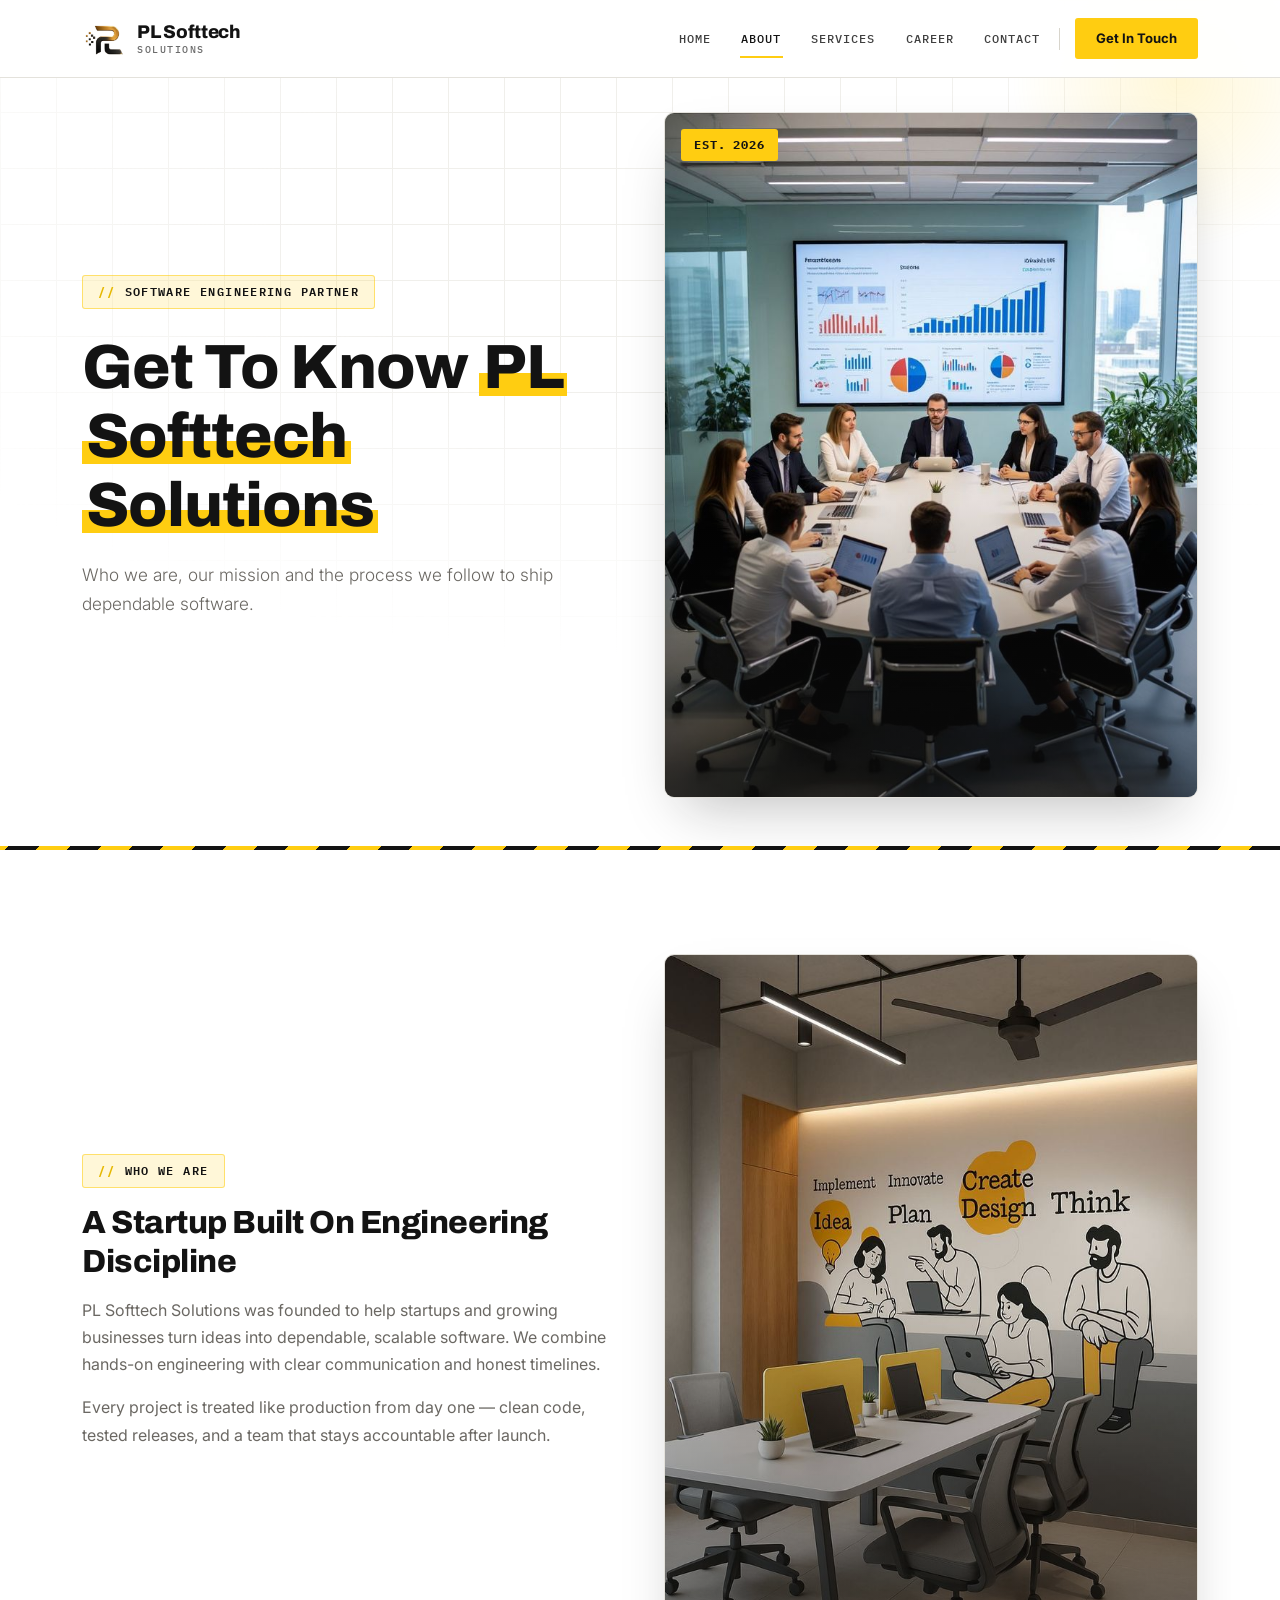
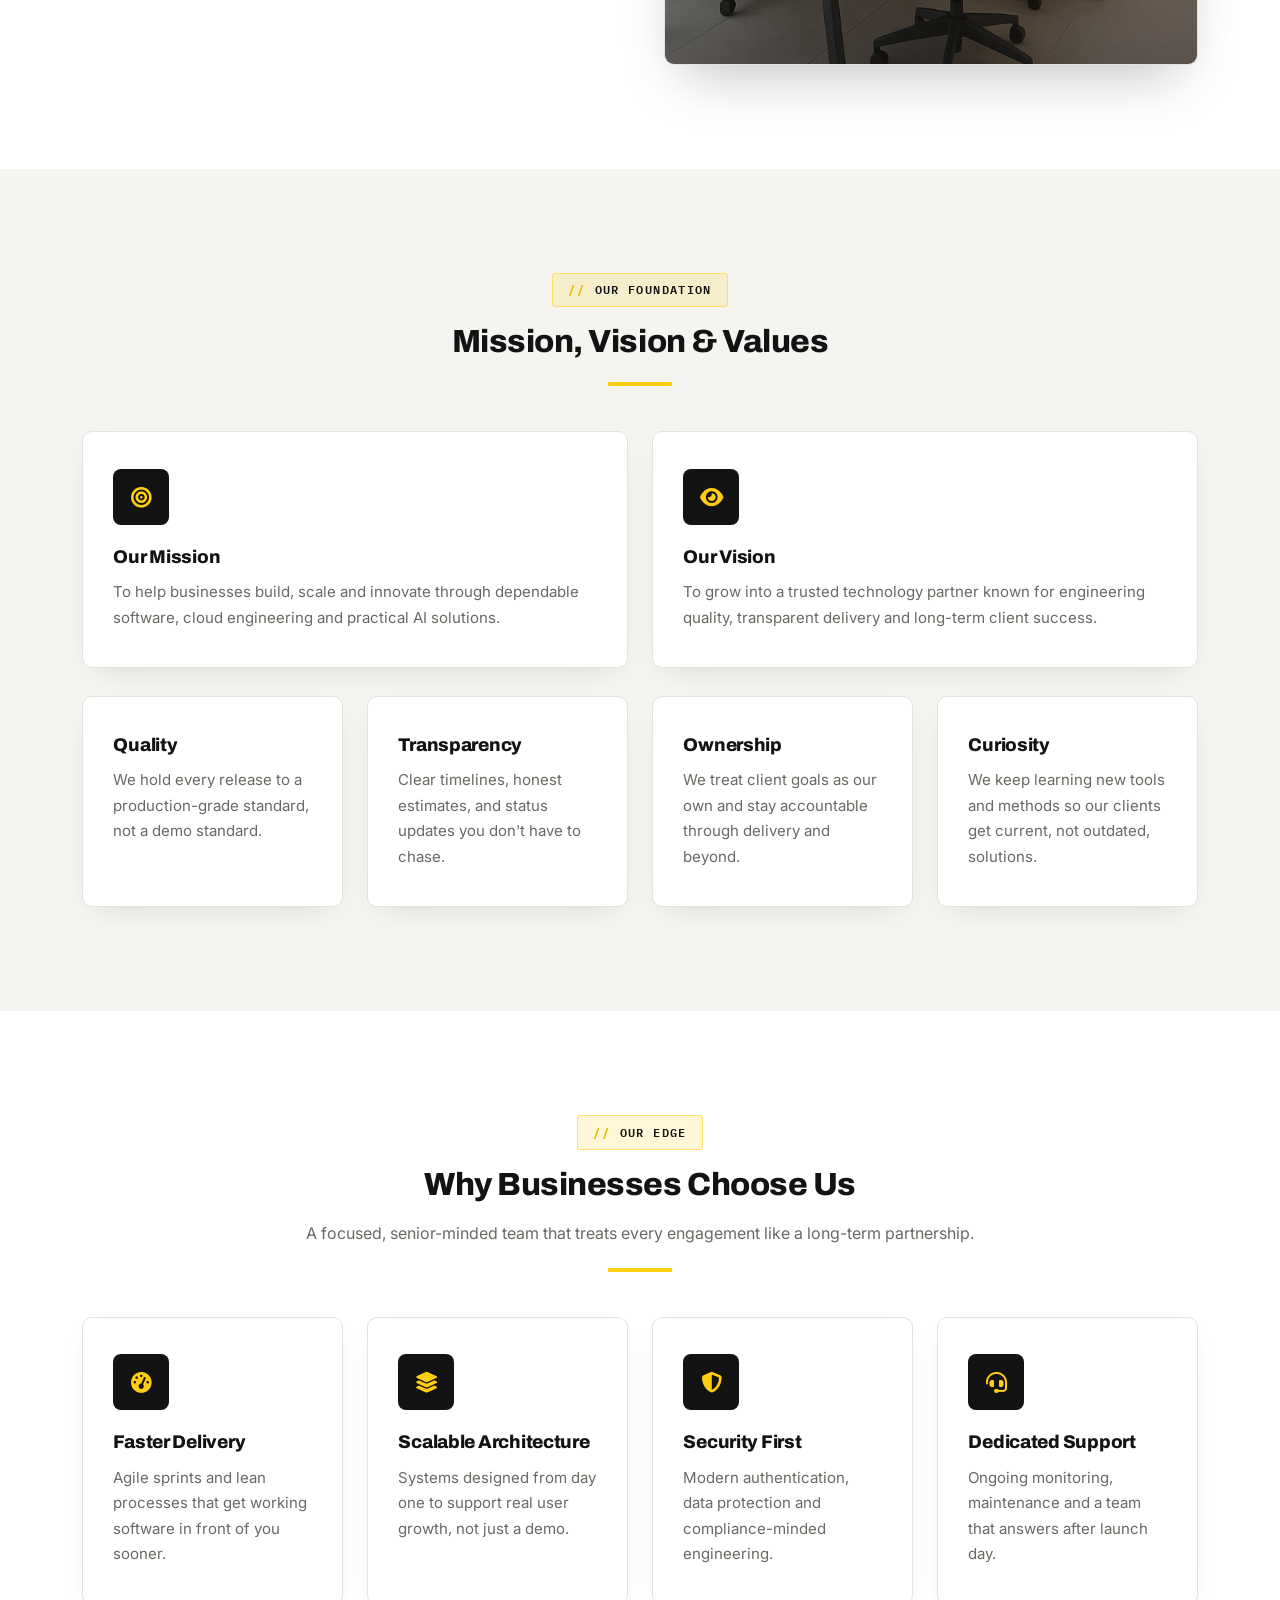
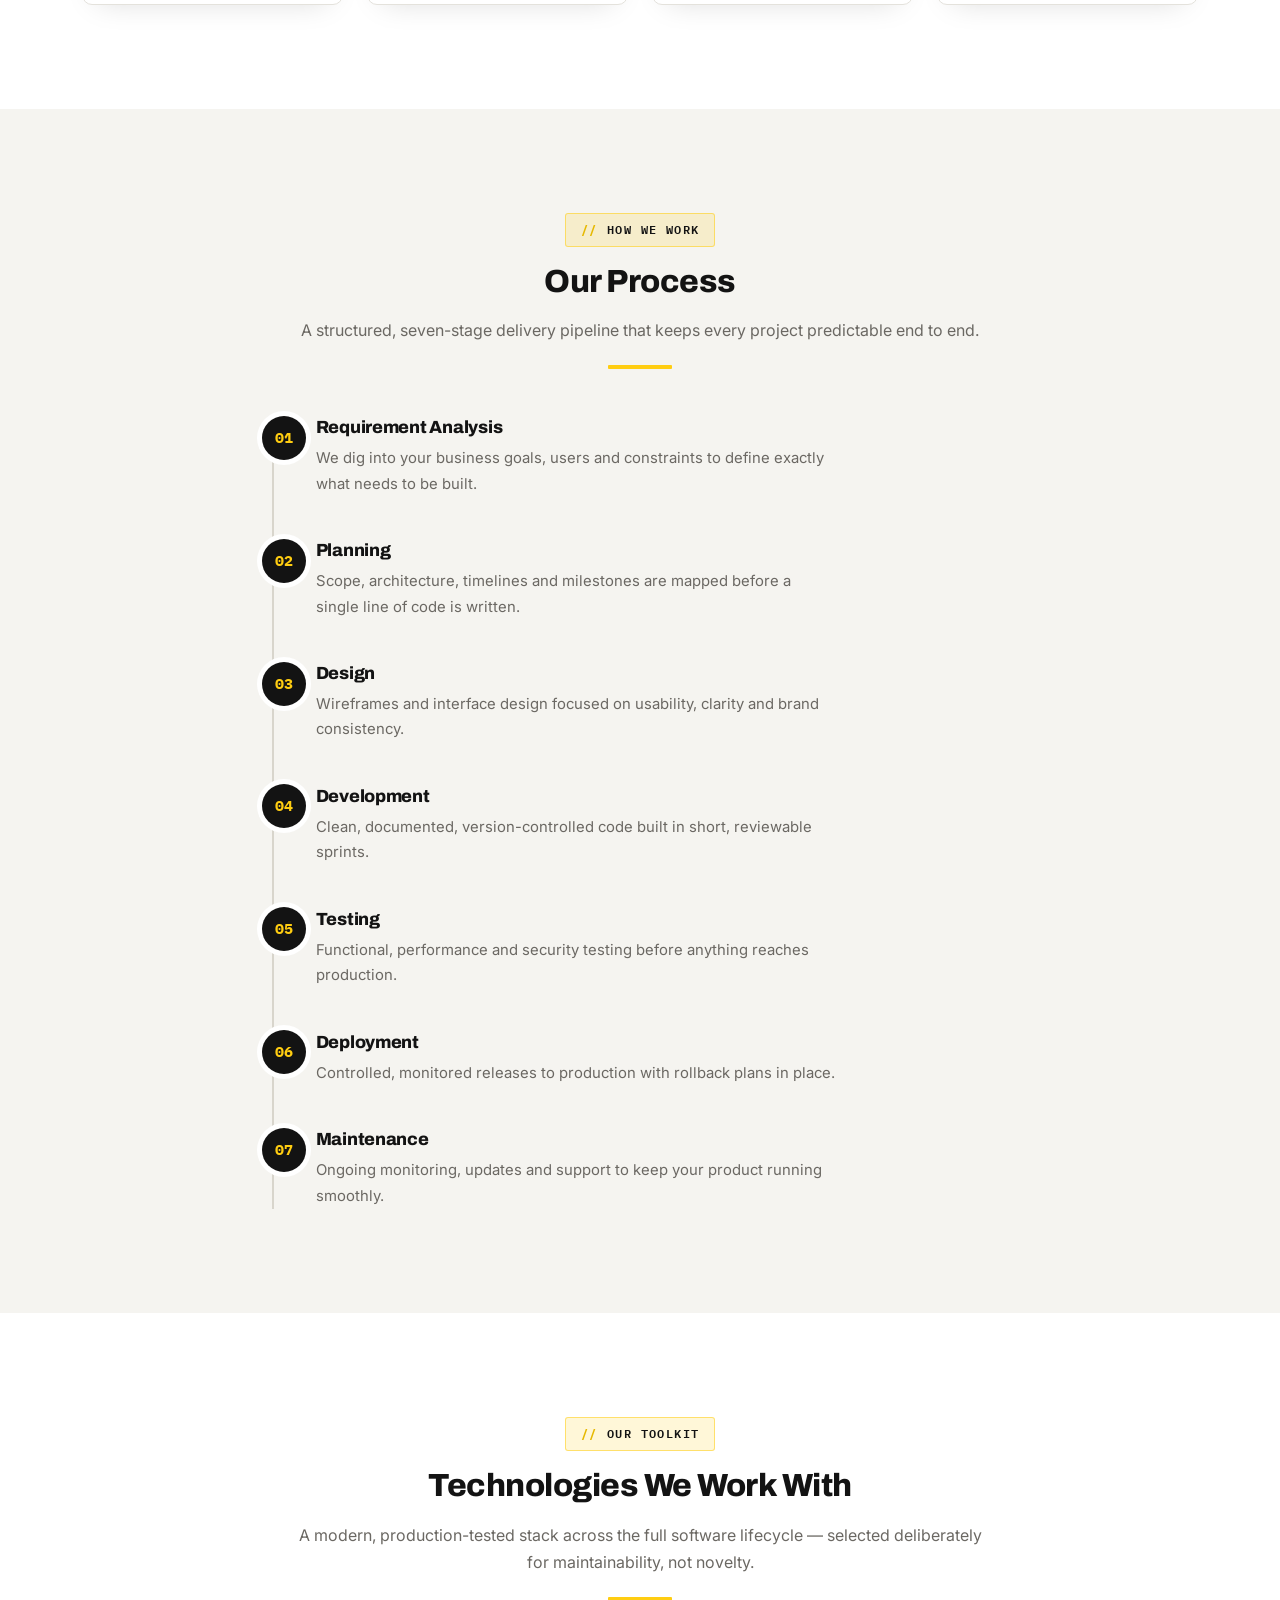
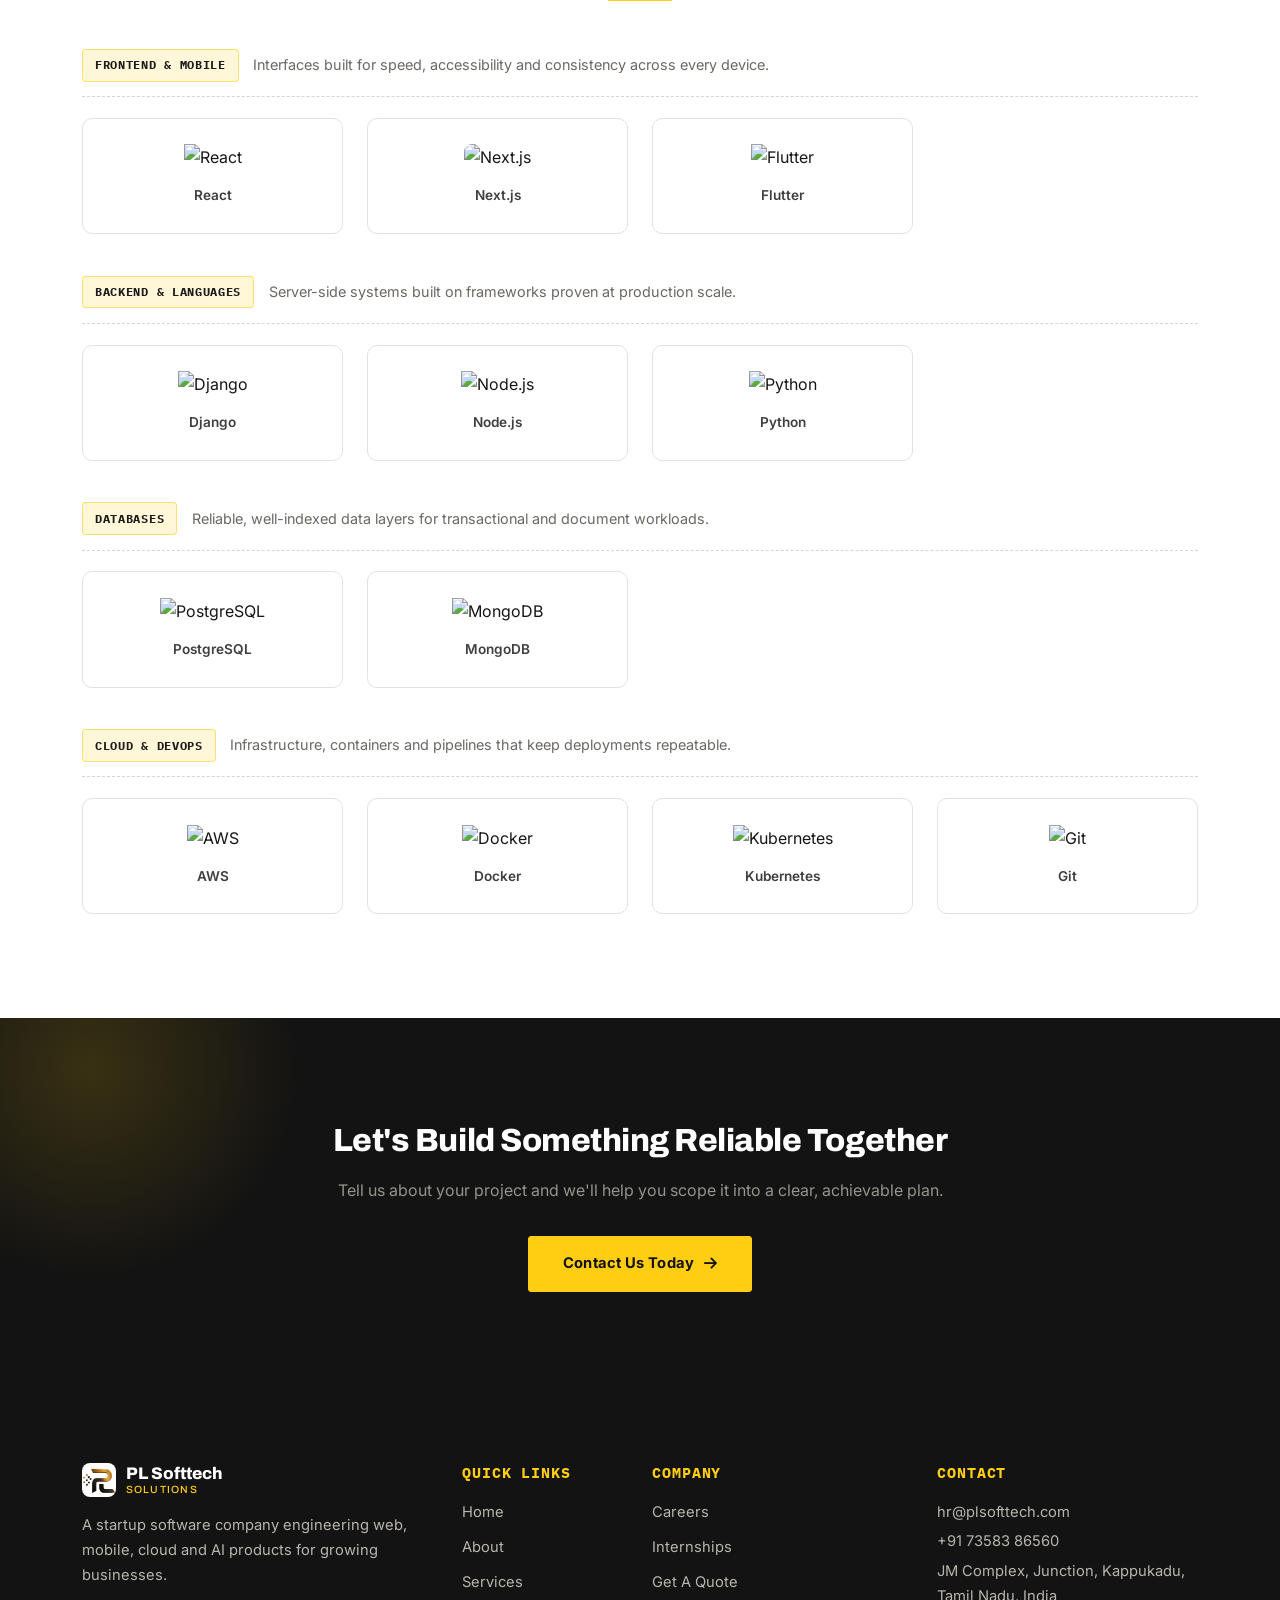
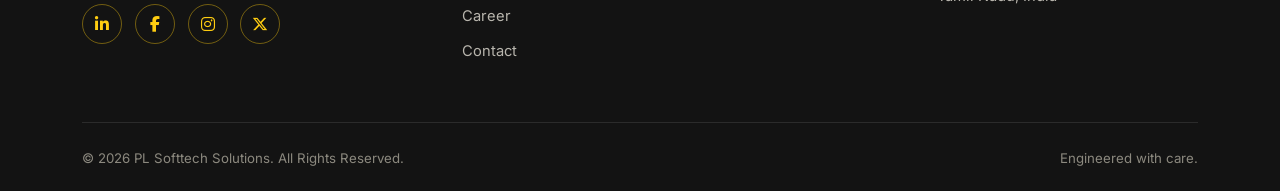
==== commit e26ab061: "new updated website" ====
--- a/about.html
+++ b/about.html
@@ -1,363 +1,310 @@
 <!DOCTYPE html>
 <html lang="en">
 <head>
-    <meta charset="UTF-8">
-    <meta name="viewport" content="width=device-width, initial-scale=1.0">
-    <title>About Us | PL Softtech Solutions</title>
-    <meta name="description" content="Learn about PL Softtech Solutions, our mission, vision, values and commitment to building world-class software solutions.">
-    <link rel="stylesheet" href="css/style.css">
-    <link rel="stylesheet" href="https://cdnjs.cloudflare.com/ajax/libs/font-awesome/6.5.1/css/all.min.css">
+<meta charset="UTF-8">
+<meta name="viewport" content="width=device-width, initial-scale=1.0">
+<title>About Us | PL Softtech Solutions</title>
+<meta name="description" content="PL Softtech Solutions is a startup software company delivering custom software, web, mobile, cloud and AI solutions. Learn who we are, our mission, our process and our team.">
+<link rel="canonical" href="about.html">
+<link rel="icon" type="image/png" href="images/pl-logo.jpeg">
+<link href="https://cdn.jsdelivr.net/npm/bootstrap@5.3.3/dist/css/bootstrap.min.css" rel="stylesheet">
+<link rel="stylesheet" href="https://cdnjs.cloudflare.com/ajax/libs/font-awesome/6.5.1/css/all.min.css">
+<link href="https://fonts.googleapis.com/css2?family=Archivo:wght@600;700;800;900&family=Inter:wght@400;500;600;700&family=IBM+Plex+Mono:wght@500;600&display=swap" rel="stylesheet">
+<link rel="stylesheet" href="css/theme.css">
 </head>
 <body>
-<!-- =====================================
-     HEADER
-===================================== -->
-<header>
-    <div class="container navbar">
-        <a href="index.html" class="logo">
-            PL<span>Softtech</span>
-        </a>
-        <nav>
-            <ul class="nav-links">
-                <li><a href="index.html">Home</a></li>
-                <li><a href="about.html" class="active">About</a></li>
-                <li><a href="services.html">Services</a></li>
-                <li><a href="technologies.html" class="active">Technologies</a></li>
-                <li><a href="portfolio.html">Portfolio</a></li>
-                <li><a href="contact.html">Contact</a></li>
-            </ul>
-        </nav>
-        <!-- <a href="contact.html" class="btn">
-            Get Started
-        </a> -->
-    </div>
-         <div class="menu-toggle">
-            <i class="fas fa-bars"></i>
-        </div>
-</header>
-<!-- =====================================
-     PAGE HERO
-===================================== -->
-<section class="hero" style="min-height:70vh;">
-    <div class="container">
-        <div class="hero-grid">
-            <div class="hero-content reveal-left">
-                <span class="hero-badge">
-                    About PL Softtech Solutions
-                </span>
-                <h1>
-                    Building Technology
-                    <span>For The Future</span>
-                </h1>
-                <p>
-                    We help startups, growing businesses and enterprises transform ideas into innovative digital products.
-                </p>
-            </div>
-            <div class="reveal-right">
-                <img class="hero-image" src="https://images.unsplash.com/photo-1522071820081-009f0129c71c?auto=format&fit=crop&w=1400&q=80" alt="PL Softtech Team">
-            </div>
-        </div>
-    </div>
-</section>
-<!-- =====================================
-     COMPANY STORY
-===================================== -->
+
+<!-- NAVBAR -->
+<nav class="navbar navbar-expand-lg fixed-top">
+  <div class="container">
+    <a class="navbar-brand" href="index.html">
+      <img src="images/pl.png" alt="PL Softtech Solutions logo">
+      <span class="brand-name">PL Softtech<span>Solutions</span></span>
+    </a>
+    <button class="navbar-toggler" type="button" data-bs-toggle="collapse" data-bs-target="#navMenu" aria-label="Toggle navigation">
+      <span class="navbar-toggler-icon"></span>
+    </button>
+    <div class="collapse navbar-collapse justify-content-end" id="navMenu">
+      <ul class="navbar-nav align-items-lg-center gap-lg-2">
+        <li class="nav-item"><a class="nav-link" href="index.html">Home</a></li>
+        <li class="nav-item"><a class="nav-link active" href="about.html">About</a></li>
+        <li class="nav-item"><a class="nav-link" href="services.html">Services</a></li>
+        <li class="nav-item"><a class="nav-link" href="career.html">Career</a></li>
+        <li class="nav-item"><a class="nav-link" href="contact.html">Contact</a></li>
+        <li class="nav-item"><a class="nav-cta" href="contact.html">Get In Touch</a></li>
+      </ul>
+    </div>
+  </div>
+</nav>
+
+<!-- PAGE HEADER -->
+<section class="hero hero-sub">
+  <div class="hero-mark"></div>
+  <div class="container">
+    <div class="row align-items-center g-5">
+      <div class="col-lg-6">
+        <span class="eyebrow reveal">Software Engineering Partner</span>
+        <h1 class="mt-4 reveal reveal-delay-1">Get To Know <span class="marked">PL Softtech Solutions</span></h1>
+        <p class="lead reveal reveal-delay-2">Who we are, our mission and the process we follow to ship dependable software.</p>
+      </div>
+      <div class="col-lg-6">
+        <div class="hero-image-wrap reveal reveal-delay-2">
+          <span class="stripe-tag">EST. 2026</span>
+          <img src="images/office.jpg" alt="PL Softtech engineering team at work" class="w-100">
+        </div>
+      </div>
+    </div>
+  </div>
+</section>
+
+<div class="hazard-rule thin"></div>
+
+<!-- WHO WE ARE -->
 <section>
-    <div class="container">
-        <div class="section-title reveal">
-            <h2>Our Story</h2>
-            <p>
-                A journey driven by innovation, technology and a passion for solving real-world challenges.
-            </p>
-            <div class="section-divider"></div>
-        </div>
-        <div class="hero-grid">
-            <div class="reveal-left">
-                <img class="hero-image" src="https://images.unsplash.com/photo-1497366754035-f200968a6e72?auto=format&fit=crop&w=1400&q=80" alt="Modern Office">
-            </div>
-            <div class="reveal-right">
-                <h3>Empowering Businesses Through Technology</h3>
-                <br>
-                <p>
-                    PL Softtech Solutions was founded with a vision to create software solutions that help organizations accelerate growth, improve efficiency and unlock new opportunities.
-                </p>
-                <br>
-                <p>
-                    We combine engineering expertise, modern technologies and user-focused design to deliver products that create measurable business impact.
-                </p>
-            </div>
-        </div>
-    </div>
-</section>
-<!-- =====================================
-     MISSION & VISION
-===================================== -->
-<section class="light-section">
-    <div class="container">
-        <div class="card-grid">
-            <div class="card reveal">
-                <div class="service-icon">
-                    <i class="fa-solid fa-bullseye"></i>
-                </div>
-                <h3>Our Mission</h3>
-                <p>
-                    To help businesses build, scale and innovate through high-quality software, cloud solutions and digital transformation services.
-                </p>
-            </div>
-            <div class="card reveal">
-                <div class="service-icon">
-                    <i class="fa-solid fa-eye"></i>
-                </div>
-                <h3>Our Vision</h3>
-                <p>
-                    To become a globally trusted technology partner known for innovation, engineering excellence and customer success.
-                </p>
-            </div>
-        </div>
-    </div>
-</section>
-<!-- =====================================
-     CORE VALUES
-===================================== -->
+  <div class="container">
+    <div class="row align-items-center g-5">
+      <div class="col-lg-6 reveal order-lg-2">
+        <div class="hero-image-wrap">
+          <img src="images/office2.jpg" class="w-100" alt="PL Softtech modern office">
+        </div>
+      </div>
+      <div class="col-lg-6 reveal reveal-delay-1 order-lg-1">
+        <span class="eyebrow">Who We Are</span>
+        <h2 class="mt-3">A Startup Built On Engineering Discipline</h2>
+        <p class="mt-3">PL Softtech Solutions was founded to help startups and growing businesses turn ideas into dependable, scalable software. We combine hands-on engineering with clear communication and honest timelines.</p>
+        <p>Every project is treated like production from day one — clean code, tested releases, and a team that stays accountable after launch.</p>
+      </div>
+    </div>
+  </div>
+</section>
+
+<!-- MISSION / VISION / VALUES -->
+<section class="section-alt">
+  <div class="container">
+    <div class="text-center mx-auto reveal" style="max-width:700px;">
+      <span class="eyebrow">Our Foundation</span>
+      <h2 class="mt-3">Mission, Vision &amp; Values</h2>
+      <div class="brand-divider center"></div>
+    </div>
+    <div class="row g-4 mt-2">
+      <div class="col-md-6 reveal">
+        <div class="brand-card">
+          <div class="service-icon"><i class="fa-solid fa-bullseye"></i></div>
+          <h3>Our Mission</h3>
+          <p>To help businesses build, scale and innovate through dependable software, cloud engineering and practical AI solutions.</p>
+        </div>
+      </div>
+      <div class="col-md-6 reveal reveal-delay-1">
+        <div class="brand-card">
+          <div class="service-icon"><i class="fa-solid fa-eye"></i></div>
+          <h3>Our Vision</h3>
+          <p>To grow into a trusted technology partner known for engineering quality, transparent delivery and long-term client success.</p>
+        </div>
+      </div>
+    </div>
+    <div class="row g-4 mt-1">
+      <div class="col-md-3 col-6 reveal"><div class="brand-card"><h3>Quality</h3><p>We hold every release to a production-grade standard, not a demo standard.</p></div></div>
+      <div class="col-md-3 col-6 reveal reveal-delay-1"><div class="brand-card"><h3>Transparency</h3><p>Clear timelines, honest estimates, and status updates you don't have to chase.</p></div></div>
+      <div class="col-md-3 col-6 reveal reveal-delay-2"><div class="brand-card"><h3>Ownership</h3><p>We treat client goals as our own and stay accountable through delivery and beyond.</p></div></div>
+      <div class="col-md-3 col-6 reveal reveal-delay-3"><div class="brand-card"><h3>Curiosity</h3><p>We keep learning new tools and methods so our clients get current, not outdated, solutions.</p></div></div>
+    </div>
+  </div>
+</section>
+
+<!-- WHY CHOOSE US -->
 <section>
-    <div class="container">
-        <div class="section-title reveal">
-            <h2>Our Core Values</h2>
-            <p>
-                The principles that guide every project, partnership and innovation at PL Softtech Solutions.
-            </p>
-            <div class="section-divider"></div>
-        </div>
-        <div class="card-grid">
-            <div class="card reveal">
-                <h3>Innovation</h3>
-                <p>
-                    We embrace new technologies and creative thinking to build future-ready solutions.
-                </p>
-            </div>
-            <div class="card reveal">
-                <h3>Excellence</h3>
-                <p>
-                    We strive for the highest standards in design, development and delivery.
-                </p>
-            </div>
-            <div class="card reveal">
-                <h3>Integrity</h3>
-                <p>
-                    We build trust through transparency, honesty and accountability.
-                </p>
-            </div>
-            <div class="card reveal">
-                <h3>Collaboration</h3>
-                <p>
-                    We work closely with clients to achieve shared success and long-term growth.
-                </p>
-            </div>
-        </div>
-    </div>
-</section>
-<!-- =====================================
-     WHY CLIENTS CHOOSE US
-===================================== -->
-<section class="light-section">
-    <div class="container">
-        <div class="section-title reveal">
-            <h2>Why Clients Choose Us</h2>
-            <p>
-                Delivering reliable solutions with a focus on quality, scalability and business value.
-            </p>
-            <div class="section-divider"></div>
-        </div>
-        <div class="card-grid">
-            <div class="card reveal">
-                <h3>Customer First</h3>
-                <p>
-                    Understanding business goals and delivering solutions that create measurable impact.
-                </p>
-            </div>
-            <div class="card reveal">
-                <h3>Modern Technology</h3>
-                <p>
-                    Leveraging the latest tools, frameworks and secure cloud platforms.
-                </p>
-            </div>
-            <div class="card reveal">
-                <h3>Scalable Architecture</h3>
-                <p>
-                    Designing systems capable of supporting future growth and seamless expansion.
-                </p>
-            </div>
-            <div class="card reveal">
-                <h3>Dedicated Support</h3>
-                <p>
-                    Long-term technical support, proactive monitoring, and continuous improvements.
-                </p>
-            </div>
-        </div>
-    </div>
-</section>
-<!-- =====================================
-     COMPANY TIMELINE
-===================================== -->
+  <div class="container">
+    <div class="text-center mx-auto reveal" style="max-width:700px;">
+      <span class="eyebrow">Our Edge</span>
+      <h2 class="mt-3">Why Businesses Choose Us</h2>
+      <p class="mt-3">A focused, senior-minded team that treats every engagement like a long-term partnership.</p>
+      <div class="brand-divider center"></div>
+    </div>
+    <div class="row g-4 mt-2">
+      <div class="col-md-3 col-6 reveal">
+        <div class="brand-card"><div class="service-icon"><i class="fa-solid fa-gauge-high"></i></div><h3>Faster Delivery</h3><p>Agile sprints and lean processes that get working software in front of you sooner.</p></div>
+      </div>
+      <div class="col-md-3 col-6 reveal reveal-delay-1">
+        <div class="brand-card"><div class="service-icon"><i class="fa-solid fa-layer-group"></i></div><h3>Scalable Architecture</h3><p>Systems designed from day one to support real user growth, not just a demo.</p></div>
+      </div>
+      <div class="col-md-3 col-6 reveal reveal-delay-2">
+        <div class="brand-card"><div class="service-icon"><i class="fa-solid fa-shield-halved"></i></div><h3>Security First</h3><p>Modern authentication, data protection and compliance-minded engineering.</p></div>
+      </div>
+      <div class="col-md-3 col-6 reveal reveal-delay-3">
+        <div class="brand-card"><div class="service-icon"><i class="fa-solid fa-headset"></i></div><h3>Dedicated Support</h3><p>Ongoing monitoring, maintenance and a team that answers after launch day.</p></div>
+      </div>
+    </div>
+  </div>
+</section>
+
+<!-- OUR PROCESS -->
+<section class="section-alt">
+  <div class="container">
+    <div class="text-center mx-auto reveal" style="max-width:700px;">
+      <span class="eyebrow">How We Work</span>
+      <h2 class="mt-3">Our Process</h2>
+      <p class="mt-3">A structured, seven-stage delivery pipeline that keeps every project predictable end to end.</p>
+      <div class="brand-divider center"></div>
+    </div>
+    <div class="row justify-content-center mt-5">
+      <div class="col-lg-8">
+        <div class="timeline-line">
+          <div class="timeline-item reveal" data-step="01">
+            <h3>Requirement Analysis</h3>
+            <p>We dig into your business goals, users and constraints to define exactly what needs to be built.</p>
+          </div>
+          <div class="timeline-item reveal reveal-delay-1" data-step="02">
+            <h3>Planning</h3>
+            <p>Scope, architecture, timelines and milestones are mapped before a single line of code is written.</p>
+          </div>
+          <div class="timeline-item reveal reveal-delay-2" data-step="03">
+            <h3>Design</h3>
+            <p>Wireframes and interface design focused on usability, clarity and brand consistency.</p>
+          </div>
+          <div class="timeline-item reveal reveal-delay-3" data-step="04">
+            <h3>Development</h3>
+            <p>Clean, documented, version-controlled code built in short, reviewable sprints.</p>
+          </div>
+          <div class="timeline-item reveal" data-step="05">
+            <h3>Testing</h3>
+            <p>Functional, performance and security testing before anything reaches production.</p>
+          </div>
+          <div class="timeline-item reveal reveal-delay-1" data-step="06">
+            <h3>Deployment</h3>
+            <p>Controlled, monitored releases to production with rollback plans in place.</p>
+          </div>
+          <div class="timeline-item reveal reveal-delay-2" data-step="07">
+            <h3>Maintenance</h3>
+            <p>Ongoing monitoring, updates and support to keep your product running smoothly.</p>
+          </div>
+        </div>
+      </div>
+    </div>
+  </div>
+</section>
+
+<!-- TECHNOLOGIES -->
 <section>
-    <div class="container">
-        <div class="section-title reveal">
-            <h2>Our Growth Journey</h2>
-            <p>
-                Milestones that reflect our commitment to innovation and customer success.
-            </p>
-            <div class="section-divider"></div>
-        </div>
-        <div class="timeline">
-            <div class="timeline-item reveal">
-                <h3>2020</h3>
-                <p>
-                    Company founded with a vision to provide modern software development services.
-                </p>
-            </div>
-            <div class="timeline-item reveal">
-                <h3>2021</h3>
-                <p>
-                    Expanded service offerings including mobile applications and cloud solutions.
-                </p>
-            </div>
-            <div class="timeline-item reveal">
-                <h3>2023</h3>
-                <p>
-                    Successfully delivered multiple enterprise-grade software projects globally.
-                </p>
-            </div>
-            <div class="timeline-item reveal">
-                <h3>Today</h3>
-                <p>
-                    Helping startups and enterprises accelerate digital transformation and scale systems.
-                </p>
-            </div>
-        </div>
-    </div>
-</section>
-<!-- =====================================
-     COMPANY STATISTICS
-===================================== -->
-<section class="stats">
-    <div class="container">
-        <div class="section-title reveal">
-            <h2>By The Numbers</h2>
-            <div class="section-divider"></div>
-        </div>
-        <div class="stats-grid">
-            <div class="stat-card reveal">
-                <h2 class="counter">100+</h2>
-                <p>Projects Delivered</p>
-            </div>
-            <div class="stat-card reveal">
-                <h2 class="counter">50+</h2>
-                <p>Happy Clients</p>
-            </div>
-            <div class="stat-card reveal">
-                <h2 class="counter">5+</h2>
-                <p>Years Experience</p>
-            </div>
-            <div class="stat-card reveal">
-                <h2>24/7</h2>
-                <p>Technical Support</p>
-            </div>
-        </div>
-    </div>
-</section>
-<!-- =====================================
-     TEAM CULTURE
-===================================== -->
-<section>
-    <div class="container">
-        <div class="section-title reveal">
-            <h2>Our Culture</h2>
-            <p>
-                A collaborative environment focused on learning, innovation and continuous improvement.
-            </p>
-            <div class="section-divider"></div>
-        </div>
-        <div class="hero-grid">
-            <div class="reveal-left">
-                <h3>Empowering Great People To Build Great Products</h3>
-                <br>
-                <p>
-                    We believe that exceptional software is created by passionate teams working together with a shared vision.
-                </p>
-                <br>
-                <p>
-                    Our culture encourages creativity, technical excellence and customer success in everything we do.
-                </p>
-            </div>
-            <div class="reveal-right">
-                <img class="hero-image" src="https://images.unsplash.com/photo-1522202176988-66273c2fd55f?auto=format&fit=crop&w=1400&q=80" alt="Team Collaboration">
-            </div>
-        </div>
-    </div>
-</section>
-<!-- =====================================
-     CTA SECTION
-===================================== -->
-<section class="cta-section">
-    <div class="container">
-        <div class="cta-content reveal">
-            <h2>Let's Build Something Amazing Together</h2>
-            <p>
-                Partner with PL Softtech Solutions to transform your ideas into scalable digital products.
-            </p>
-            <a href="contact.html" class="btn cta-btn">
-                Contact Us Today
-            </a>
-        </div>
-    </div>
-</section>
-<!-- =====================================
-     FOOTER
-===================================== -->
+  <div class="container">
+    <div class="text-center mx-auto reveal" style="max-width:700px;">
+      <span class="eyebrow">Our Toolkit</span>
+      <h2 class="mt-3">Technologies We Work With</h2>
+      <p class="mt-3">A modern, production-tested stack across the full software lifecycle — selected deliberately for maintainability, not novelty.</p>
+      <div class="brand-divider center"></div>
+    </div>
+
+    <div class="mt-5">
+
+      <div class="tech-category reveal">
+        <div class="tech-category-head">
+          <span class="tech-category-label">Frontend &amp; Mobile</span>
+          <p class="tech-category-desc">Interfaces built for speed, accessibility and consistency across every device.</p>
+        </div>
+        <div class="row g-3 g-md-4">
+          <div class="col-6 col-md-3"><div class="tech-grid-card"><img src="https://cdn.jsdelivr.net/gh/devicons/devicon/icons/react/react-original.svg" alt="React"><span>React</span></div></div>
+          <div class="col-6 col-md-3"><div class="tech-grid-card"><img src="https://cdn.jsdelivr.net/gh/devicons/devicon/icons/nextjs/nextjs-original.svg" alt="Next.js" style="background:#fff;border-radius:8px;"><span>Next.js</span></div></div>
+          <div class="col-6 col-md-3"><div class="tech-grid-card"><img src="https://cdn.jsdelivr.net/gh/devicons/devicon/icons/flutter/flutter-original.svg" alt="Flutter"><span>Flutter</span></div></div>
+        </div>
+      </div>
+
+      <div class="tech-category reveal">
+        <div class="tech-category-head">
+          <span class="tech-category-label">Backend &amp; Languages</span>
+          <p class="tech-category-desc">Server-side systems built on frameworks proven at production scale.</p>
+        </div>
+        <div class="row g-3 g-md-4">
+          <div class="col-6 col-md-3"><div class="tech-grid-card"><img src="https://cdn.jsdelivr.net/gh/devicons/devicon/icons/django/django-plain.svg" alt="Django"><span>Django</span></div></div>
+          <div class="col-6 col-md-3"><div class="tech-grid-card"><img src="https://cdn.jsdelivr.net/gh/devicons/devicon/icons/nodejs/nodejs-original.svg" alt="Node.js"><span>Node.js</span></div></div>
+          <div class="col-6 col-md-3"><div class="tech-grid-card"><img src="https://cdn.jsdelivr.net/gh/devicons/devicon/icons/python/python-original.svg" alt="Python"><span>Python</span></div></div>
+        </div>
+      </div>
+
+      <div class="tech-category reveal">
+        <div class="tech-category-head">
+          <span class="tech-category-label">Databases</span>
+          <p class="tech-category-desc">Reliable, well-indexed data layers for transactional and document workloads.</p>
+        </div>
+        <div class="row g-3 g-md-4">
+          <div class="col-6 col-md-3"><div class="tech-grid-card"><img src="https://cdn.jsdelivr.net/gh/devicons/devicon/icons/postgresql/postgresql-original.svg" alt="PostgreSQL"><span>PostgreSQL</span></div></div>
+          <div class="col-6 col-md-3"><div class="tech-grid-card"><img src="https://cdn.jsdelivr.net/gh/devicons/devicon/icons/mongodb/mongodb-original.svg" alt="MongoDB"><span>MongoDB</span></div></div>
+        </div>
+      </div>
+
+      <div class="tech-category reveal">
+        <div class="tech-category-head">
+          <span class="tech-category-label">Cloud &amp; DevOps</span>
+          <p class="tech-category-desc">Infrastructure, containers and pipelines that keep deployments repeatable.</p>
+        </div>
+        <div class="row g-3 g-md-4">
+          <div class="col-6 col-md-3"><div class="tech-grid-card"><img src="https://cdn.jsdelivr.net/gh/devicons/devicon/icons/amazonwebservices/amazonwebservices-original-wordmark.svg" alt="AWS"><span>AWS</span></div></div>
+          <div class="col-6 col-md-3"><div class="tech-grid-card"><img src="https://cdn.jsdelivr.net/gh/devicons/devicon/icons/docker/docker-original.svg" alt="Docker"><span>Docker</span></div></div>
+          <div class="col-6 col-md-3"><div class="tech-grid-card"><img src="https://cdn.jsdelivr.net/gh/devicons/devicon/icons/kubernetes/kubernetes-plain.svg" alt="Kubernetes"><span>Kubernetes</span></div></div>
+          <div class="col-6 col-md-3"><div class="tech-grid-card"><img src="https://cdn.jsdelivr.net/gh/devicons/devicon/icons/git/git-original.svg" alt="Git"><span>Git</span></div></div>
+        </div>
+      </div>
+
+    </div>
+  </div>
+</section>
+
+<!-- CTA -->
+<section class="cta-band">
+  <div class="container">
+    <div class="reveal mx-auto" style="max-width:650px;">
+      <h2>Let's Build Something Reliable Together</h2>
+      <p class="mt-3">Tell us about your project and we'll help you scope it into a clear, achievable plan.</p>
+      <a href="contact.html" class="btn-brand mt-3">Contact Us Today <i class="fa-solid fa-arrow-right"></i></a>
+    </div>
+  </div>
+</section>
+
+<!-- FOOTER -->
 <footer>
-    <div class="container footer-container">
-        <div>
-            <h2>PL Softtech Solutions</h2>
-            <p>
-                Building innovative software, cloud and AI solutions for modern businesses.
-            </p>
-        </div>
-        <div>
-            <h3>Quick Links</h3>
-            <ul>
-                <li><a href="index.html">Home</a></li>
-                <li><a href="about.html">About</a></li>
-                <li><a href="services.html">Services</a></li>
-                <li><a href="technologies.html">Technologies</a></li>
-                <li><a href="portfolio.html">Portfolio</a></li>
-                <li><a href="contact.html">Contact</a></li>
-            </ul>
-        </div>
-        <div>
-            <h3>Contact</h3>
-            <p>hr@plsofttech.com</p>
-            <p>+91 73583 86560</p>
-            <p>JM,Complex,Junction,Kappukadu.</p>
-        </div>
-        <div>
-            <h3>Follow Us</h3>
-            <div class="social-links">
-                <a href="#"><i class="fab fa-linkedin"></i></a>
-                <a href="#"><i class="fab fa-facebook"></i></a>
-                <a href="#"><i class="fab fa-instagram"></i></a>
-                <a href="#"><i class="fab fa-x-twitter"></i></a>
-            </div>
-        </div>
-    </div>
-    <div class="container">
-        <div class="footer-bottom">
-            <p>
-                © 2026 PL Softtech Solutions. All Rights Reserved.
-            </p>
-        </div>
-    </div>
+  <div class="container">
+    <div class="row g-4">
+      <div class="col-lg-4">
+        <div class="footer-brand"><img src="images/pl.png" alt="PL Softtech Solutions" class="footer-logo"><span>PL Softtech<small>Solutions</small></span></div>
+        <p>A startup software company engineering web, mobile, cloud and AI products for growing businesses.</p>
+        <div class="mt-3">
+          <a href="#" class="social-circle" aria-label="LinkedIn"><i class="fab fa-linkedin-in"></i></a>
+          <a href="#" class="social-circle" aria-label="Facebook"><i class="fab fa-facebook-f"></i></a>
+          <a href="#" class="social-circle" aria-label="Instagram"><i class="fab fa-instagram"></i></a>
+          <a href="#" class="social-circle" aria-label="X (Twitter)"><i class="fab fa-x-twitter"></i></a>
+        </div>
+      </div>
+      <div class="col-6 col-lg-2">
+        <h5>Quick Links</h5>
+        <ul>
+          <li><a href="index.html">Home</a></li>
+          <li><a href="about.html">About</a></li>
+          <li><a href="services.html">Services</a></li>
+          <li><a href="career.html">Career</a></li>
+          <li><a href="contact.html">Contact</a></li>
+        </ul>
+      </div>
+      <div class="col-6 col-lg-3">
+        <h5>Company</h5>
+        <ul>
+          <li><a href="career.html">Careers</a></li>
+          <li><a href="career.html#internships">Internships</a></li>
+          <li><a href="contact.html">Get A Quote</a></li>
+        </ul>
+      </div>
+      <div class="col-lg-3">
+        <h5>Contact</h5>
+        <p class="mb-1">hr@plsofttech.com</p>
+        <p class="mb-1">+91 73583 86560</p>
+        <p>JM Complex, Junction, Kappukadu, Tamil Nadu, India</p>
+      </div>
+    </div>
+    <div class="footer-bottom">
+      <span>© 2026 PL Softtech Solutions. All Rights Reserved.</span>
+      <span>Engineered with care.</span>
+    </div>
+  </div>
 </footer>
-<script src="js/animation.js"></script>
+
+<script src="https://cdn.jsdelivr.net/npm/bootstrap@5.3.3/dist/js/bootstrap.bundle.min.js"></script>
+<script src="js/site.js"></script>
 </body>
 </html>
-
--- a/css/theme.css
+++ b/css/theme.css
@@ -0,0 +1,816 @@
+/* =====================================================================
+   PL SOFTTECH SOLUTIONS — "SITE SPEC" THEME
+   A premium, industrial-precision corporate design system built on
+   Bootstrap 5. Palette drawn from heavy-equipment livery: black, dark
+   graphite, and safety yellow used strictly as an accent. Signature
+   elements: hazard-stripe dividers used as caution/attention markers,
+   spec-tag mono labels, and a running-number index for real sequences
+   (process + recruitment timelines only).
+===================================================================== */
+
+:root{
+  --black:        #131313;
+  --near-black:   #1C1C1C;
+  --graphite:     #2B2B2B;
+  --dark-gray:    #3F3F3F;
+  --gray:         #6B6B6B;
+  --gray-dim:     #96938C;
+
+  --bg:           #FFFFFF;
+  --bg-alt:       #F5F4F0;
+  --bg-card:      #FFFFFF;
+  --line:         #E4E2DC;
+  --line-strong:  #D8D5CC;
+
+  --yellow:       #FFCD11;
+  --yellow-deep:  #E6B800;
+  --yellow-dim:   #FFE281;
+  --yellow-soft:  rgba(255,205,17,0.16);
+  --yellow-border:rgba(255,205,17,0.55);
+
+  --text:         #171614;
+  --text-muted:   #6B6863;
+  --text-dim:     #9C998F;
+
+  --font-display: 'Archivo', sans-serif;
+  --font-body:    'Inter', sans-serif;
+  --font-mono:    'IBM Plex Mono', monospace;
+
+  --radius:       6px;
+  --radius-lg:    10px;
+  --shadow-soft:  0 10px 30px -16px rgba(19,19,19,0.18);
+  --shadow-lift:  0 26px 54px -20px rgba(19,19,19,0.28);
+  --stripe-size:  22px;
+}
+
+*{ box-sizing:border-box; }
+html{ scroll-behavior:smooth; }
+
+body{
+  background:var(--bg);
+  color:var(--text);
+  font-family:var(--font-body);
+  line-height:1.7;
+  overflow-x:hidden;
+  font-size:16px;
+}
+
+::selection{ background:var(--yellow); color:var(--black); }
+::-webkit-scrollbar{ width:9px; }
+::-webkit-scrollbar-track{ background:var(--bg-alt); }
+::-webkit-scrollbar-thumb{ background:var(--black); border-radius:10px; }
+
+h1,h2,h3,h4,h5,h6{
+  font-family:var(--font-display);
+  font-weight:800;
+  color:var(--black);
+  letter-spacing:-0.015em;
+}
+p{ color:var(--text-muted); }
+a{ text-decoration:none; color:var(--black); }
+a:hover{ color:var(--yellow-deep); }
+img{ max-width:100%; }
+
+.text-yellow{ color:var(--yellow-deep) !important; }
+.bg-black{ background:var(--black) !important; }
+
+/* ---------- Signature: hazard stripe rule ---------- */
+.hazard-rule{
+  height:6px;
+  width:100%;
+  background:repeating-linear-gradient(-45deg,
+    var(--black) 0, var(--black) var(--stripe-size),
+    var(--yellow) var(--stripe-size), var(--yellow) calc(var(--stripe-size) * 2));
+}
+.hazard-rule.thin{ height:4px; }
+
+/* ---------- Marked text (accent underline instead of gradient text) ---------- */
+.marked{
+  position:relative;
+  z-index:0;
+  box-decoration-break:clone;
+  -webkit-box-decoration-break:clone;
+  background-image:linear-gradient(var(--yellow), var(--yellow));
+  background-repeat:no-repeat;
+  background-position:0 88%;
+  background-size:0% 34%;
+  padding:0 .06em;
+  animation:markedIn .7s cubic-bezier(.4,0,.2,1) .5s forwards;
+}
+@keyframes markedIn{ to{ background-size:100% 34%; } }
+
+/* ---------- Eyebrow / spec tag ---------- */
+.eyebrow{
+  display:inline-flex;
+  align-items:center;
+  gap:.6rem;
+  padding:.4rem .95rem;
+  font-family:var(--font-mono);
+  font-size:.72rem;
+  font-weight:600;
+  letter-spacing:.12em;
+  text-transform:uppercase;
+  color:var(--black);
+  background:var(--yellow-soft);
+  border:1px solid var(--yellow-border);
+  border-radius:3px;
+}
+.eyebrow::before{ content:'//'; color:var(--yellow-deep); font-weight:700; }
+
+.brand-divider{
+  width:64px; height:4px;
+  margin:1.3rem 0;
+  background:var(--yellow);
+  border-radius:1px;
+}
+.brand-divider.center{ margin-left:auto; margin-right:auto; }
+
+section{ padding:6.5rem 0; position:relative; }
+.section-alt{ background:var(--bg-alt); }
+.pt-0{ padding-top:0 !important; }
+
+/* ---------- Navbar ---------- */
+.navbar{
+  background:rgba(255,255,255,0.92);
+  backdrop-filter:blur(12px);
+  -webkit-backdrop-filter:blur(12px);
+  border-bottom:1px solid var(--line);
+  transition:all .3s ease;
+  padding:.85rem 0;
+}
+.navbar.scrolled{
+  background:rgba(255,255,255,0.98);
+  border-bottom:1px solid var(--line-strong);
+  box-shadow:0 8px 26px -18px rgba(19,19,19,0.25);
+  padding:.55rem 0;
+}
+.navbar-brand{ display:flex; align-items:center; gap:.7rem; }
+.navbar-brand img{ height:40px; width:auto; display:block; border-radius:4px; transition:height .3s ease; }
+.navbar.scrolled .navbar-brand img{ height:34px; }
+.navbar-brand .brand-name{
+  font-family:var(--font-display);
+  font-weight:800;
+  font-size:1.15rem;
+  letter-spacing:-0.01em;
+  color:var(--black);
+  line-height:1.15;
+}
+.navbar-brand .brand-name span{ display:block; font-family:var(--font-mono); font-weight:500; font-size:.6rem; letter-spacing:.16em; color:var(--gray); text-transform:uppercase; margin-top:.1rem; }
+
+.navbar .nav-link{
+  color:var(--dark-gray) !important;
+  font-family:var(--font-mono);
+  font-weight:500;
+  font-size:.78rem;
+  letter-spacing:.08em;
+  text-transform:uppercase;
+  margin:0 .6rem;
+  position:relative;
+  padding:.4rem .1rem !important;
+  transition:color .2s ease;
+}
+.navbar .nav-link::after{
+  content:'';
+  position:absolute; left:0; bottom:-2px;
+  width:0; height:2px;
+  background:var(--yellow);
+  transition:width .28s ease;
+}
+.navbar .nav-link:hover,
+.navbar .nav-link.active{ color:var(--black) !important; }
+.navbar .nav-link:hover::after,
+.navbar .nav-link.active::after{ width:100%; }
+.navbar-toggler{ border-color:var(--black); padding:.4rem .55rem; }
+.navbar-toggler:focus{ box-shadow:0 0 0 2px var(--yellow-soft); }
+.navbar-toggler-icon{
+  background-image:url("data:image/svg+xml,%3csvg xmlns='http://www.w3.org/2000/svg' viewBox='0 0 30 30'%3e%3cpath stroke='rgba(19,19,19,0.9)' stroke-linecap='round' stroke-miterlimit='10' stroke-width='2' d='M4 7h22M4 15h22M4 23h22'/%3e%3c/svg%3e");
+}
+.nav-cta{
+  display:inline-flex; align-items:center; gap:.5rem;
+  padding:.6rem 1.3rem;
+  font-family:var(--font-body); font-weight:700; font-size:.82rem;
+  color:var(--black) !important;
+  background:var(--yellow);
+  border-radius:3px;
+  margin-left:1rem;
+  position:relative;
+  transition:transform .25s ease, background .25s ease, box-shadow .25s ease;
+}
+.nav-cta::before{
+  content:'';
+  position:absolute; left:-1rem; top:50%; transform:translateY(-50%);
+  width:1px; height:22px;
+  background:var(--line-strong);
+}
+.nav-cta:hover{ background:var(--yellow-deep); transform:translateY(-2px); box-shadow:0 10px 22px -12px rgba(230,184,0,.65); color:var(--black) !important; }
+.nav-cta::after{ display:none !important; content:none !important; }
+@media (max-width:991.98px){ .nav-cta::before{ display:none; } }
+
+/* ---------- Buttons ---------- */
+.btn-brand{
+  position:relative;
+  overflow:hidden;
+  display:inline-flex;
+  align-items:center;
+  gap:.6rem;
+  padding:.9rem 2.1rem;
+  font-family:var(--font-body);
+  font-weight:700;
+  font-size:.92rem;
+  letter-spacing:.02em;
+  color:var(--black);
+  background:var(--yellow);
+  border:1.5px solid var(--yellow);
+  border-radius:3px;
+  transition:transform .3s ease, box-shadow .3s ease, background .3s ease;
+}
+.btn-brand i{ transition:transform .3s ease; }
+.btn-brand:hover{
+  color:var(--black);
+  background:var(--yellow-deep);
+  border-color:var(--yellow-deep);
+  transform:translateY(-3px);
+  box-shadow:0 16px 34px -12px rgba(230,184,0,0.55);
+}
+.btn-brand:hover i{ transform:translateX(4px); }
+
+.btn-dark{
+  display:inline-flex;
+  align-items:center;
+  gap:.6rem;
+  padding:.9rem 2.1rem;
+  font-weight:700;
+  font-size:.92rem;
+  color:#fff;
+  background:var(--black);
+  border:1.5px solid var(--black);
+  border-radius:3px;
+  transition:all .3s ease;
+}
+.btn-dark:hover{ color:#fff; background:var(--graphite); transform:translateY(-3px); box-shadow:var(--shadow-lift); }
+
+.btn-outline-brand{
+  display:inline-flex;
+  align-items:center;
+  gap:.6rem;
+  padding:.9rem 2.1rem;
+  font-weight:700;
+  font-size:.92rem;
+  color:var(--black);
+  background:transparent;
+  border:1.5px solid var(--black);
+  border-radius:3px;
+  transition:all .3s ease;
+}
+.btn-outline-brand:hover{
+  color:var(--black);
+  background:var(--yellow);
+  border-color:var(--yellow);
+  transform:translateY(-3px);
+}
+.btn-sm-block{ width:100%; justify-content:center; }
+
+/* ---------- Hero ---------- */
+.hero{
+  min-height:92vh;
+  display:flex;
+  align-items:center;
+  padding-top:7rem;
+  position:relative;
+  overflow:hidden;
+  background:var(--bg);
+}
+.hero-sub{ min-height:56vh !important; padding-bottom:3rem; }
+.hero::before{
+  content:'';
+  position:absolute; inset:0;
+  background-image:
+    linear-gradient(var(--line) 1px, transparent 1px),
+    linear-gradient(90deg, var(--line) 1px, transparent 1px);
+  background-size:56px 56px;
+  opacity:.55;
+  pointer-events:none;
+  mask-image:radial-gradient(ellipse 75% 60% at 50% 25%, black 35%, transparent 88%);
+}
+.hero-mark{
+  position:absolute;
+  width:340px; height:340px;
+  top:-90px; right:-70px;
+  border-radius:50%;
+  background:radial-gradient(circle, var(--yellow-soft), transparent 70%);
+  filter:blur(2px);
+  animation:floatOrb 9s ease-in-out infinite;
+  pointer-events:none;
+}
+@keyframes floatOrb{
+  0%,100%{ transform:translateY(0) translateX(0); }
+  50%{ transform:translateY(20px) translateX(-16px); }
+}
+.hero h1{
+  font-size:clamp(2.1rem, 5vw, 3.9rem);
+  line-height:1.1;
+  margin-bottom:1.3rem;
+}
+.hero p.lead{
+  color:var(--text-muted);
+  font-size:1.08rem;
+  max-width:540px;
+}
+.hero-image-wrap{
+  position:relative;
+  border-radius:var(--radius-lg);
+  overflow:hidden;
+  border:1px solid var(--line);
+  box-shadow:var(--shadow-lift);
+}
+.hero-image-wrap img{ width:100%; display:block; }
+.hero-image-wrap video{ width:100%; display:block; object-fit:cover; }
+.hero-image-wrap::after{
+  content:'';
+  position:absolute; inset:0;
+  background:linear-gradient(180deg, transparent 50%, rgba(19,19,19,.55) 100%);
+}
+.hero-image-wrap .stripe-tag{
+  position:absolute; top:16px; left:16px;
+  padding:.4rem .8rem;
+  background:var(--yellow);
+  color:var(--black);
+  font-family:var(--font-mono);
+  font-size:.72rem;
+  font-weight:700;
+  letter-spacing:.08em;
+  border-radius:3px;
+  z-index:2;
+}
+
+/* ---------- Tech Marquee ---------- */
+.tech-marquee{
+  position:relative;
+  overflow:hidden;
+  padding:2.6rem 0;
+  background:var(--bg-alt);
+  border-top:1px solid var(--line);
+  border-bottom:1px solid var(--line);
+}
+.tech-marquee::before,
+.tech-marquee::after{
+  content:'';
+  position:absolute; top:0; bottom:0;
+  width:100px; z-index:2; pointer-events:none;
+}
+.tech-marquee::before{ left:0; background:linear-gradient(90deg, var(--bg-alt), transparent); }
+.tech-marquee::after{ right:0; background:linear-gradient(270deg, var(--bg-alt), transparent); }
+.marquee-track{
+  display:flex;
+  align-items:center;
+  gap:3.4rem;
+  width:max-content;
+  animation:marqueeScroll 26s linear infinite;
+}
+.marquee-track:hover{ animation-play-state:paused; }
+@keyframes marqueeScroll{ from{ transform:translateX(0); } to{ transform:translateX(-50%); } }
+.marquee-item{
+  display:flex; flex-direction:column; align-items:center; gap:.6rem;
+  min-width:80px;
+}
+.marquee-item img{ width:42px; height:42px; object-fit:contain; transition:transform .3s ease; }
+.marquee-item:hover img{ transform:translateY(-5px) scale(1.08); }
+.marquee-item span{ font-size:.72rem; font-weight:600; color:var(--text-dim); letter-spacing:.02em; white-space:nowrap; font-family:var(--font-mono); }
+
+/* ---------- Cards ---------- */
+.brand-card{
+  position:relative;
+  background:var(--bg-card);
+  border:1px solid var(--line);
+  border-radius:var(--radius-lg);
+  padding:2.3rem 1.9rem;
+  height:100%;
+  box-shadow:var(--shadow-soft);
+  overflow:hidden;
+  transition:transform .3s ease, border-color .3s ease, box-shadow .3s ease;
+}
+.brand-card::before{
+  content:'';
+  position:absolute; top:0; left:0;
+  width:0; height:100%;
+  background:var(--yellow);
+  transition:width .35s ease;
+}
+.brand-card:hover{ transform:translateY(-6px); border-color:var(--line-strong); box-shadow:var(--shadow-lift); }
+.brand-card:hover::before{ width:4px; }
+.brand-card h3{ font-size:1.15rem; margin-bottom:.7rem; }
+.brand-card p{ font-size:.94rem; margin-bottom:0; }
+.brand-card p:not(:last-child){ margin-bottom:.6rem; }
+
+.service-icon{
+  width:56px; height:56px;
+  display:flex; align-items:center; justify-content:center;
+  border-radius:8px;
+  background:var(--black);
+  color:var(--yellow);
+  font-size:1.3rem;
+  margin-bottom:1.3rem;
+  transition:transform .3s ease, background .3s ease;
+}
+.brand-card:hover .service-icon{ transform:scale(1.07) rotate(-3deg); background:var(--yellow); color:var(--black); }
+
+/* ---------- Service card w/ learn-more reveal ---------- */
+.service-card{
+  display:flex; flex-direction:column;
+}
+.service-card .learn-more{
+  margin-top:1.3rem;
+  display:inline-flex; align-items:center; gap:.45rem;
+  font-family:var(--font-body); font-weight:700; font-size:.85rem;
+  color:var(--black);
+}
+.service-card .learn-more i{ transition:transform .3s ease; font-size:.78rem; }
+.service-card:hover .learn-more i{ transform:translateX(5px); }
+
+/* ---------- Stats ---------- */
+.stats-section{ background:var(--black); }
+.stat-num{
+  font-family:var(--font-display);
+  font-size:clamp(2.1rem, 4vw, 3.1rem);
+  font-weight:800;
+  color:var(--yellow);
+}
+.stat-label{
+  color:var(--gray-dim);
+  font-size:.82rem;
+  letter-spacing:.09em;
+  text-transform:uppercase;
+  font-family:var(--font-mono);
+}
+
+/* ---------- Process / Recruitment timeline ---------- */
+.timeline{
+  position:relative;
+  padding-left:0;
+}
+.timeline-line{
+  position:relative;
+  padding-left:2.6rem;
+  border-left:2px solid var(--line-strong);
+}
+.timeline-item{ position:relative; padding-bottom:2.7rem; }
+.timeline-item:last-child{ padding-bottom:0; }
+.timeline-item::before{
+  content:attr(data-step);
+  position:absolute;
+  left:-3.35rem; top:-.1rem;
+  width:44px; height:44px;
+  display:flex; align-items:center; justify-content:center;
+  border-radius:50%;
+  background:var(--black);
+  color:var(--yellow);
+  font-family:var(--font-mono);
+  font-weight:700;
+  font-size:.95rem;
+  box-shadow:0 0 0 5px var(--bg);
+  transition:background .3s ease, color .3s ease, transform .3s ease;
+}
+.timeline-item:hover::before{ background:var(--yellow); color:var(--black); transform:scale(1.1); }
+.timeline-item h3{ font-size:1.1rem; margin-bottom:.5rem; transition:color .25s ease; }
+.timeline-item:hover h3{ color:var(--yellow-deep); }
+.timeline-item p{ font-size:.93rem; margin-bottom:0; max-width:520px; }
+.timeline-line{ animation:lineGrow 1.1s ease .1s backwards; transform-origin:top; }
+@keyframes lineGrow{ from{ opacity:0; transform:scaleY(.85); } to{ opacity:1; transform:scaleY(1); } }
+
+/* ---------- Tech badges (about page technologies) ---------- */
+.tech-grid-card{
+  background:var(--bg-card);
+  border:1px solid var(--line);
+  border-radius:var(--radius-lg);
+  padding:1.6rem 1rem;
+  text-align:center;
+  transition:all .3s ease;
+  height:100%;
+}
+.tech-grid-card:hover{ transform:translateY(-6px); border-color:var(--yellow); box-shadow:var(--shadow-soft); }
+.tech-grid-card img{ width:46px; height:46px; object-fit:contain; margin-bottom:.8rem; transition:transform .4s cubic-bezier(.34,1.56,.64,1); }
+.tech-grid-card:hover img{ transform:scale(1.15) rotate(-6deg); }
+.tech-grid-card span{ display:block; font-size:.85rem; font-weight:600; color:var(--dark-gray); transition:color .25s ease; }
+.tech-grid-card:hover span{ color:var(--black); }
+
+.tech-category{ margin-bottom:2.6rem; }
+.tech-category:last-child{ margin-bottom:0; }
+.tech-category-head{
+  display:flex;
+  align-items:center;
+  flex-wrap:wrap;
+  gap:.9rem;
+  margin-bottom:1.3rem;
+  padding-bottom:.9rem;
+  border-bottom:1px dashed var(--line-strong);
+}
+.tech-category-label{
+  font-family:var(--font-mono);
+  font-size:.72rem;
+  font-weight:700;
+  letter-spacing:.06em;
+  text-transform:uppercase;
+  color:var(--near-black);
+  background:var(--yellow-soft);
+  border:1px solid var(--yellow-border);
+  padding:.35rem .75rem;
+  border-radius:4px;
+  white-space:nowrap;
+}
+.tech-category-desc{ font-size:.9rem; color:var(--text-muted); margin:0; }
+
+/* ---------- Job cards (career page) ---------- */
+.job-card{
+  background:var(--bg-card);
+  border:1px solid var(--line);
+  border-radius:var(--radius-lg);
+  padding:1.9rem 1.8rem;
+  height:100%;
+  box-shadow:var(--shadow-soft);
+  transition:transform .35s ease, box-shadow .35s ease, border-color .35s ease;
+  position:relative;
+  overflow:hidden;
+}
+/* animated top accent sweep on hover */
+.job-card::before{
+  content:'';
+  position:absolute; top:0; left:0; right:0; height:3px;
+  background:linear-gradient(90deg, var(--yellow-deep), var(--yellow));
+  transform:scaleX(0); transform-origin:left;
+  transition:transform .45s cubic-bezier(.4,0,.2,1);
+}
+.job-card:hover{ transform:translateY(-7px); border-color:var(--line-strong); box-shadow:var(--shadow-lift); }
+.job-card:hover::before{ transform:scaleX(1); }
+
+/* Header row: title + badge live in a flex row that wraps cleanly on mobile
+   instead of the badge sitting absolutely on top of the title. */
+.job-card-head{
+  display:flex;
+  align-items:flex-start;
+  justify-content:space-between;
+  flex-wrap:wrap;
+  gap:.5rem .8rem;
+  margin-bottom:.9rem;
+}
+.job-card-head h3{ margin:0; flex:1 1 160px; }
+.job-card h3{ font-size:1.15rem; }
+.job-card .job-type{
+  flex-shrink:0;
+  font-family:var(--font-mono);
+  font-size:.68rem;
+  font-weight:700;
+  letter-spacing:.06em;
+  text-transform:uppercase;
+  color:var(--black);
+  background:var(--yellow-soft);
+  border:1px solid var(--yellow-border);
+  padding:.3rem .6rem;
+  border-radius:3px;
+  white-space:nowrap;
+  animation:badgeGlow 2.6s ease-in-out infinite;
+}
+@keyframes badgeGlow{
+  0%,100%{ box-shadow:0 0 0 0 rgba(255,205,17,.35); }
+  50%{ box-shadow:0 0 0 5px rgba(255,205,17,0); }
+}
+.job-meta{ display:flex; flex-wrap:wrap; gap:.5rem 1.1rem; margin-bottom:1rem; }
+.job-meta span{ font-size:.82rem; color:var(--text-muted); display:flex; align-items:center; gap:.4rem; }
+.job-meta span i{ color:var(--yellow-deep); width:14px; text-align:center; transition:transform .3s ease; }
+.job-card:hover .job-meta span i{ transform:scale(1.15); }
+.job-skills{ display:flex; flex-wrap:wrap; gap:.4rem; margin-bottom:1.4rem; }
+.job-skills span{
+  font-size:.74rem; font-weight:600; color:var(--dark-gray);
+  background:var(--bg-alt); border:1px solid var(--line);
+  padding:.28rem .65rem; border-radius:20px;
+  transition:transform .25s ease, background .25s ease, border-color .25s ease, color .25s ease;
+}
+.job-card:hover .job-skills span{ transform:translateY(-2px); }
+.job-skills span:hover{
+  background:var(--yellow-soft); border-color:var(--yellow-border); color:var(--black);
+  transform:translateY(-3px) scale(1.04);
+}
+/* staggered pop-in for skill pills whenever the card enters view */
+.job-skills span{ animation:pillPop .45s ease backwards; }
+.job-skills span:nth-child(1){ animation-delay:.05s; }
+.job-skills span:nth-child(2){ animation-delay:.13s; }
+.job-skills span:nth-child(3){ animation-delay:.21s; }
+.job-skills span:nth-child(4){ animation-delay:.29s; }
+@keyframes pillPop{ from{ opacity:0; transform:translateY(6px) scale(.9); } to{ opacity:1; transform:translateY(0) scale(1); } }
+.job-apply{
+  display:inline-flex; align-items:center; gap:.5rem;
+  font-weight:700; font-size:.88rem; color:var(--black);
+  border-bottom:2px solid var(--yellow); padding-bottom:.15rem;
+  transition:gap .25s ease;
+}
+.job-apply i{ transition:transform .25s ease; }
+.job-apply:hover{ gap:.8rem; color:var(--black); }
+.job-apply:hover i{ transform:translateX(3px); }
+
+/* ---------- Internship cards ---------- */
+.intern-card{
+  background:var(--bg-card);
+  border:1px solid var(--line);
+  border-radius:var(--radius-lg);
+  padding:1.9rem 1.8rem;
+  height:100%;
+  box-shadow:var(--shadow-soft);
+  transition:all .3s ease;
+}
+.intern-card:hover{ transform:translateY(-7px); box-shadow:var(--shadow-lift); }
+.intern-card h3{ font-size:1.1rem; margin-bottom:.4rem; }
+.intern-duration{
+  display:inline-block; font-family:var(--font-mono); font-size:.72rem; font-weight:700;
+  color:var(--yellow-deep); background:var(--black); padding:.3rem .65rem; border-radius:3px; margin-bottom:1rem;
+  position:relative; overflow:hidden;
+}
+.intern-duration::after{
+  content:'';
+  position:absolute; top:0; left:-60%; width:40%; height:100%;
+  background:linear-gradient(115deg, transparent, rgba(255,205,17,.55), transparent);
+  animation:durationShine 3.2s ease-in-out infinite;
+}
+@keyframes durationShine{ 0%{ left:-60%; } 55%{ left:130%; } 100%{ left:130%; } }
+.intern-card ul{ padding-left:1.1rem; margin:.8rem 0 1.2rem; }
+.intern-card ul li{ font-size:.88rem; color:var(--text-muted); margin-bottom:.35rem; transition:transform .25s ease, color .25s ease; }
+.intern-card:hover ul li{ color:var(--dark-gray); }
+.intern-card:hover ul li:nth-child(1){ transform:translateX(3px); }
+.intern-card:hover ul li:nth-child(2){ transform:translateX(3px); transition-delay:.05s; }
+
+/* ---------- Testimonials / quote ---------- */
+.quote-mark{ font-family:var(--font-display); font-size:3.3rem; color:var(--yellow); line-height:1; opacity:.85; }
+
+/* ---------- Client logo strip ---------- */
+.client-logo-strip{ display:flex; flex-wrap:wrap; align-items:center; justify-content:center; gap:2.4rem 3.2rem; }
+.client-logo-item{
+  font-family:var(--font-display); font-weight:800; font-size:1.25rem; letter-spacing:-0.01em;
+  color:var(--text-dim); opacity:.7; transition:all .3s ease;
+}
+.client-logo-item:hover{ color:var(--black); opacity:1; transform:translateY(-2px); }
+
+/* ---------- CTA band ---------- */
+.cta-band{ background:var(--black); text-align:center; position:relative; overflow:hidden; }
+.cta-band h2{ color:#fff; }
+.cta-band p{ color:var(--gray-dim); }
+.cta-band::before{
+  content:'';
+  position:absolute; width:420px; height:420px; top:-160px; left:-120px;
+  border-radius:50%;
+  background:radial-gradient(circle, rgba(255,205,17,0.16), transparent 70%);
+}
+
+/* ---------- FAQ accordion ---------- */
+.faq-accordion .accordion-item{
+  background:var(--bg-card);
+  border:1px solid var(--line);
+  border-radius:var(--radius-lg) !important;
+  margin-bottom:1rem;
+  overflow:hidden;
+}
+.faq-accordion .accordion-button{
+  font-family:var(--font-display);
+  font-weight:700;
+  font-size:1rem;
+  color:var(--black);
+  background:var(--bg-card);
+  padding:1.3rem 1.6rem;
+  box-shadow:none !important;
+}
+.faq-accordion .accordion-button:not(.collapsed){ color:var(--black); background:var(--yellow-soft); }
+.faq-accordion .accordion-button::after{ filter:none; }
+.faq-accordion .accordion-body{ color:var(--text-muted); padding:0 1.6rem 1.5rem; font-size:.95rem; }
+
+/* ---------- Contact cards ---------- */
+.contact-info-card{ text-align:center; }
+.contact-info-card .service-icon{ margin:0 auto 1.3rem; }
+.contact-info-card p{ margin-bottom:0; word-break:break-word; }
+
+/* ---------- Social ---------- */
+.social-circle{
+  width:40px; height:40px;
+  display:inline-flex; align-items:center; justify-content:center;
+  border-radius:50%;
+  border:1px solid rgba(255,205,17,0.4);
+  color:var(--yellow);
+  margin-right:.55rem;
+  transition:all .3s ease;
+}
+.social-circle:hover{ background:var(--yellow); color:var(--black); transform:translateY(-3px); }
+
+/* ---------- Footer ---------- */
+footer{ background:var(--black); padding:4.2rem 0 1.4rem; }
+footer .footer-brand{ display:flex; align-items:center; gap:.6rem; margin-bottom:1rem; }
+footer .footer-logo{ height:34px; width:34px; border-radius:8px; object-fit:cover; }
+footer .footer-brand span{ font-family:var(--font-display); font-weight:800; font-size:1.05rem; color:#fff; line-height:1.15; }
+footer .footer-brand span small{ display:block; font-weight:500; font-size:.65rem; letter-spacing:.12em; color:var(--yellow); text-transform:uppercase; }
+footer h5{ color:var(--yellow); font-size:.95rem; margin-bottom:1.2rem; font-family:var(--font-mono); letter-spacing:.06em; text-transform:uppercase; }
+footer ul{ list-style:none; padding:0; margin:0; }
+footer ul li{ margin-bottom:.6rem; }
+footer ul li a,
+footer ul li{ color:#B8B5AD; font-size:.92rem; transition:color .25s ease; }
+footer ul li a:hover{ color:var(--yellow); }
+footer p{ color:#B8B5AD; font-size:.92rem; }
+.footer-bottom{
+  border-top:1px solid rgba(255,255,255,0.1);
+  margin-top:3rem; padding-top:1.5rem;
+  font-size:.83rem; color:#8C897F;
+  display:flex; flex-wrap:wrap; justify-content:space-between; gap:.6rem;
+}
+
+/* ---------- Forms ---------- */
+.brand-form .form-control,
+.brand-form .form-select{
+  background:var(--bg-alt);
+  border:1px solid var(--line);
+  color:var(--text);
+  padding:.9rem 1.1rem;
+  border-radius:var(--radius);
+  margin-bottom:1.1rem;
+}
+.brand-form .form-control::placeholder{ color:var(--text-dim); }
+.brand-form .form-control:focus,
+.brand-form .form-select:focus{
+  background:#ffffff;
+  border-color:var(--yellow-deep);
+  box-shadow:0 0 0 3px var(--yellow-soft);
+  color:var(--text);
+}
+.brand-form select option{ background:var(--bg-card); color:var(--text); }
+.form-check-input:checked{ background-color:var(--black); border-color:var(--black); }
+.form-check-input:focus{ box-shadow:0 0 0 3px var(--yellow-soft); }
+
+/* ---------- Map ---------- */
+.map-frame{ border-radius:var(--radius-lg); overflow:hidden; border:1px solid var(--line); box-shadow:var(--shadow-soft); }
+
+/* ---------- Scroll reveal ---------- */
+.reveal{ opacity:0; transform:translateY(26px); transition:opacity .65s ease, transform .65s ease; }
+.reveal.in{ opacity:1; transform:translateY(0); }
+.reveal-delay-1{ transition-delay:.09s; }
+.reveal-delay-2{ transition-delay:.18s; }
+.reveal-delay-3{ transition-delay:.27s; }
+.reveal-delay-4{ transition-delay:.36s; }
+
+/* =====================================================================
+   RESPONSIVE — mobile-first hardening across all breakpoints
+===================================================================== */
+@media (max-width: 991.98px){
+  .navbar-collapse{
+    background:rgba(255,255,255,0.99);
+    border:1px solid var(--line);
+    border-radius:var(--radius-lg);
+    padding:1rem 1.3rem;
+    margin-top:.9rem;
+    box-shadow:var(--shadow-soft);
+  }
+  .navbar .nav-link{ margin:.15rem 0; padding:.55rem .2rem !important; }
+  .navbar .nav-link::after{ display:none; }
+  .navbar .nav-link.active{ color:var(--yellow-deep) !important; }
+  .nav-cta{ margin:.5rem 0 0; justify-content:center; }
+  section{ padding:4.5rem 0; }
+  .hero{ min-height:auto; padding:7.5rem 0 3.5rem; text-align:center; }
+  .hero-sub{ padding:7rem 0 3rem !important; }
+  .hero p.lead{ margin-left:auto; margin-right:auto; }
+  .hero .d-flex{ justify-content:center; }
+  .marquee-track{ animation-duration:20s; }
+}
+
+@media (max-width: 767.98px){
+  section{ padding:3.6rem 0; }
+  .hero h1{ font-size:clamp(1.9rem, 7vw, 2.6rem); }
+  .hero p.lead{ font-size:1rem; max-width:100%; }
+  .brand-card{ padding:1.9rem 1.5rem; }
+  .job-card, .intern-card{ padding:1.6rem 1.4rem; }
+  .timeline-line{ padding-left:2.1rem; }
+  .timeline-item::before{ left:-2.85rem; width:38px; height:38px; font-size:.82rem; }
+  .stat-num{ font-size:clamp(1.8rem, 8vw, 2.4rem); }
+  .cta-band h2{ font-size:1.5rem; }
+  footer{ text-align:center; }
+  footer .social-circle{ margin:.2rem .3rem; }
+  .footer-bottom{ justify-content:center; text-align:center; }
+  .navbar-brand .brand-name{ font-size:1.02rem; }
+  .navbar-brand img{ height:32px; }
+}
+
+@media (max-width: 575.98px){
+  .container{ padding-left:1.1rem; padding-right:1.1rem; }
+  .hero h1{ font-size:1.9rem; }
+  .eyebrow{ font-size:.66rem; padding:.35rem .8rem; }
+  .btn-brand, .btn-outline-brand, .btn-dark{ width:100%; justify-content:center; padding:.85rem 1.4rem; }
+  .hero .d-flex{ flex-direction:column; }
+  .job-meta{ gap:.4rem .8rem; }
+  .job-meta span{ font-size:.78rem; }
+  .job-card-head{ flex-direction:column; align-items:flex-start; gap:.6rem; }
+  .job-card-head h3{ flex:1 1 auto; }
+  .client-logo-strip{ gap:1.6rem 2rem; }
+  .navbar-brand .brand-name span{ display:none; }
+}
+
+@media (prefers-reduced-motion: reduce){
+  .marked, .hero-mark, .marquee-track{ animation:none; }
+  .marked{ background-size:100% 34%; }
+  .reveal{ transition:none; opacity:1; transform:none; }
+  .job-card .job-type,
+  .job-skills span,
+  .intern-duration::after,
+  .timeline-line{ animation:none; }
+  .job-skills span{ opacity:1; transform:none; }
+}
